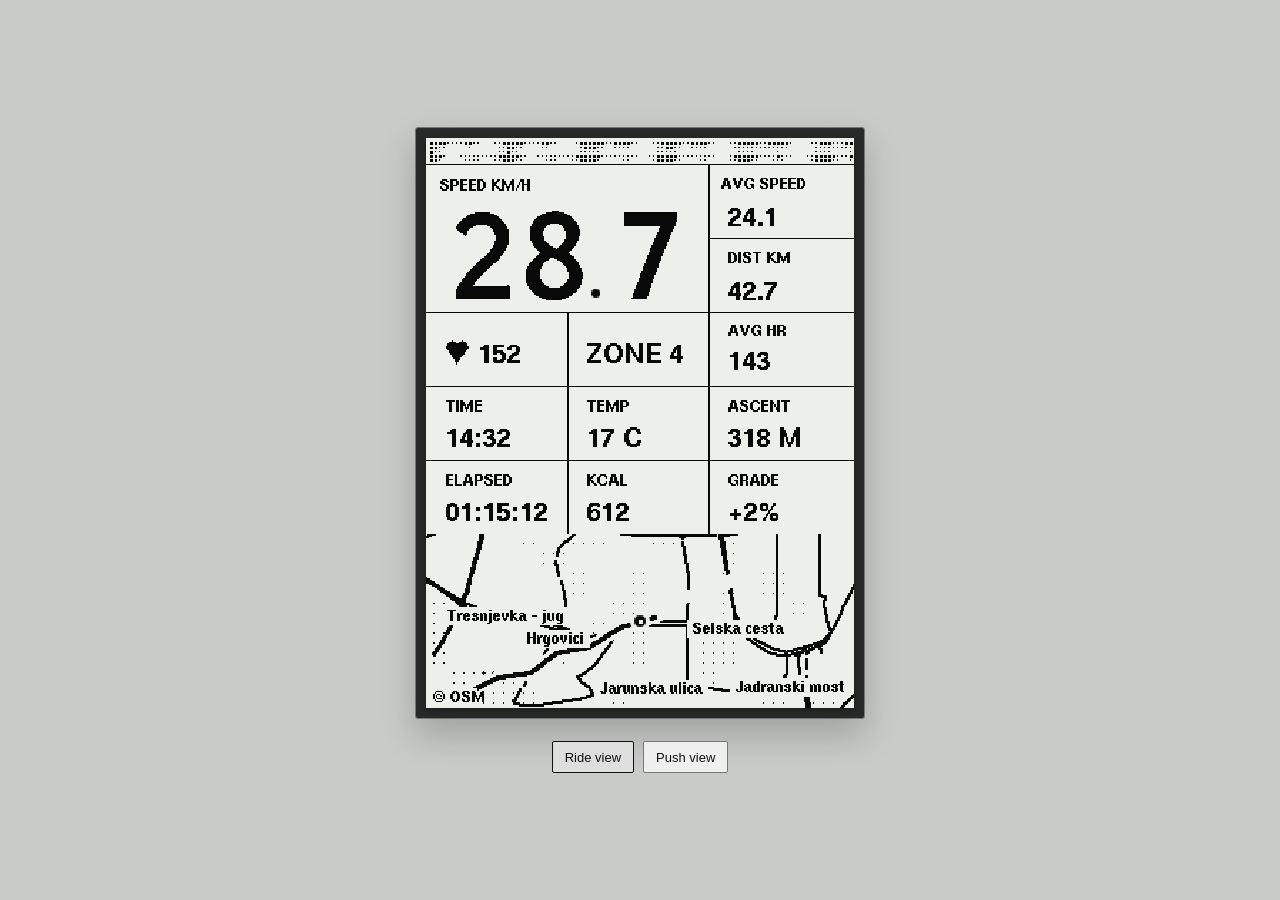
==== web-demo/index.html @ d54f8ec8 "Initial OpenRideMirror source release" ====
<!doctype html>
<html lang="en">
  <head>
    <meta charset="UTF-8" />
    <meta name="viewport" content="width=device-width, initial-scale=1" />
    <meta name="description" content="Browser recreation of the OpenRideMirror reflective LCD interface." />
    <title>OpenRideMirror interface demo</title>
    <link rel="stylesheet" href="styles.css" />
  </head>
  <body>
    <main class="stage">
      <div class="device">
        <canvas id="dashboard" width="300" height="400" aria-label="OpenRideMirror dashboard with sample ride data"></canvas>
      </div>
      <div class="controls" aria-label="Interface states">
        <button id="ride-view" type="button" aria-pressed="true">Ride view</button>
        <button id="push-view" type="button" aria-pressed="false">Push view</button>
      </div>
    </main>
    <script src="font-data.js"></script>
    <script src="map-data.js"></script>
    <script src="app.js"></script>
  </body>
</html>
---- web-demo/styles.css ----
:root {
  color-scheme: light;
  font-family: Arial, Helvetica, sans-serif;
  background: #c9cbc8;
}

* { box-sizing: border-box; }

body {
  min-width: 320px;
  min-height: 100vh;
  margin: 0;
  display: grid;
  place-items: center;
  background: #c9cbc8;
}

.stage {
  display: grid;
  justify-items: center;
  gap: 22px;
  padding: 30px 18px;
}

.device {
  width: min(88vw, 450px);
  padding: 10px;
  border: 1px solid #747774;
  border-radius: 3px;
  background: #282a29;
  box-shadow: 0 16px 34px rgb(20 22 21 / 22%);
}

#dashboard {
  display: block;
  width: 100%;
  height: auto;
  aspect-ratio: 3 / 4;
  background: #edf0ea;
  box-shadow: 0 3px 8px rgb(0 0 0 / 28%);
  image-rendering: pixelated;
  image-rendering: crisp-edges;
}

.controls {
  display: flex;
  align-items: center;
  justify-content: center;
  flex-wrap: wrap;
  gap: 9px;
}

.controls button {
  min-height: 32px;
  padding: 0 12px;
  border: 1px solid #777;
  border-radius: 2px;
  color: #111;
  background: #efefef;
  font: 13px Arial, Helvetica, sans-serif;
  cursor: pointer;
}

.controls button:hover { background: #fff; }
.controls button:active { background: #d7d7d7; }
.controls button[aria-pressed="true"] { border-color: #111; background: #dedede; }
.controls button:focus-visible { outline: 2px solid #222; outline-offset: 2px; }

@media (max-height: 650px) and (orientation: landscape) {
  .stage { grid-template-columns: auto 150px; align-items: center; }
  .device { width: min(52vh, 360px); }
  .controls { flex-direction: column; align-items: stretch; }
}
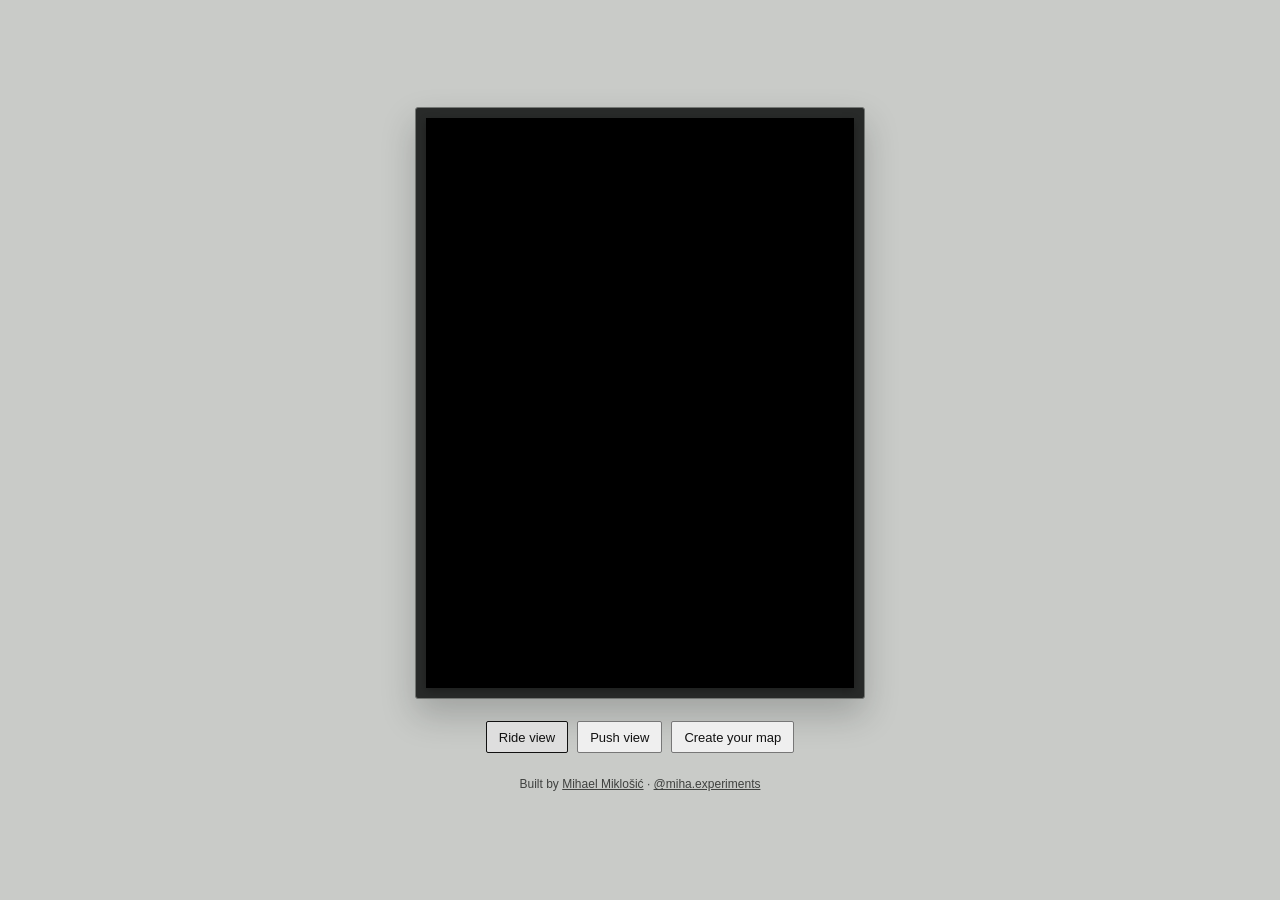
==== commit 9146e2a1: "Add browser map builder and simple setup flow" ====
--- a/web-demo/index.html
+++ b/web-demo/index.html
@@ -15,7 +15,12 @@
       <div class="controls" aria-label="Interface states">
         <button id="ride-view" type="button" aria-pressed="true">Ride view</button>
         <button id="push-view" type="button" aria-pressed="false">Push view</button>
+        <a class="button-link" href="map-builder.html">Create your map</a>
       </div>
+      <footer class="credit">
+        Built by <a href="https://mihaelmiklosic.com">Mihael Miklošić</a>
+        · <a href="https://www.instagram.com/miha.experiments/">@miha.experiments</a>
+      </footer>
     </main>
     <script src="font-data.js"></script>
     <script src="map-data.js"></script>
--- a/web-demo/styles.css
+++ b/web-demo/styles.css
@@ -50,7 +50,8 @@
   gap: 9px;
 }
 
-.controls button {
+.controls button,
+.button-link {
   min-height: 32px;
   padding: 0 12px;
   border: 1px solid #777;
@@ -61,10 +62,28 @@
   cursor: pointer;
 }
 
-.controls button:hover { background: #fff; }
-.controls button:active { background: #d7d7d7; }
+.button-link {
+  display: inline-flex;
+  align-items: center;
+  text-decoration: none;
+}
+
+.controls button:hover,
+.button-link:hover { background: #fff; }
+.controls button:active,
+.button-link:active { background: #d7d7d7; }
 .controls button[aria-pressed="true"] { border-color: #111; background: #dedede; }
-.controls button:focus-visible { outline: 2px solid #222; outline-offset: 2px; }
+.controls button:focus-visible,
+.button-link:focus-visible { outline: 2px solid #222; outline-offset: 2px; }
+
+.credit {
+  color: #3f413f;
+  font-size: 12px;
+  line-height: 1.5;
+  text-align: center;
+}
+
+.credit a { color: inherit; }
 
 @media (max-height: 650px) and (orientation: landscape) {
   .stage { grid-template-columns: auto 150px; align-items: center; }
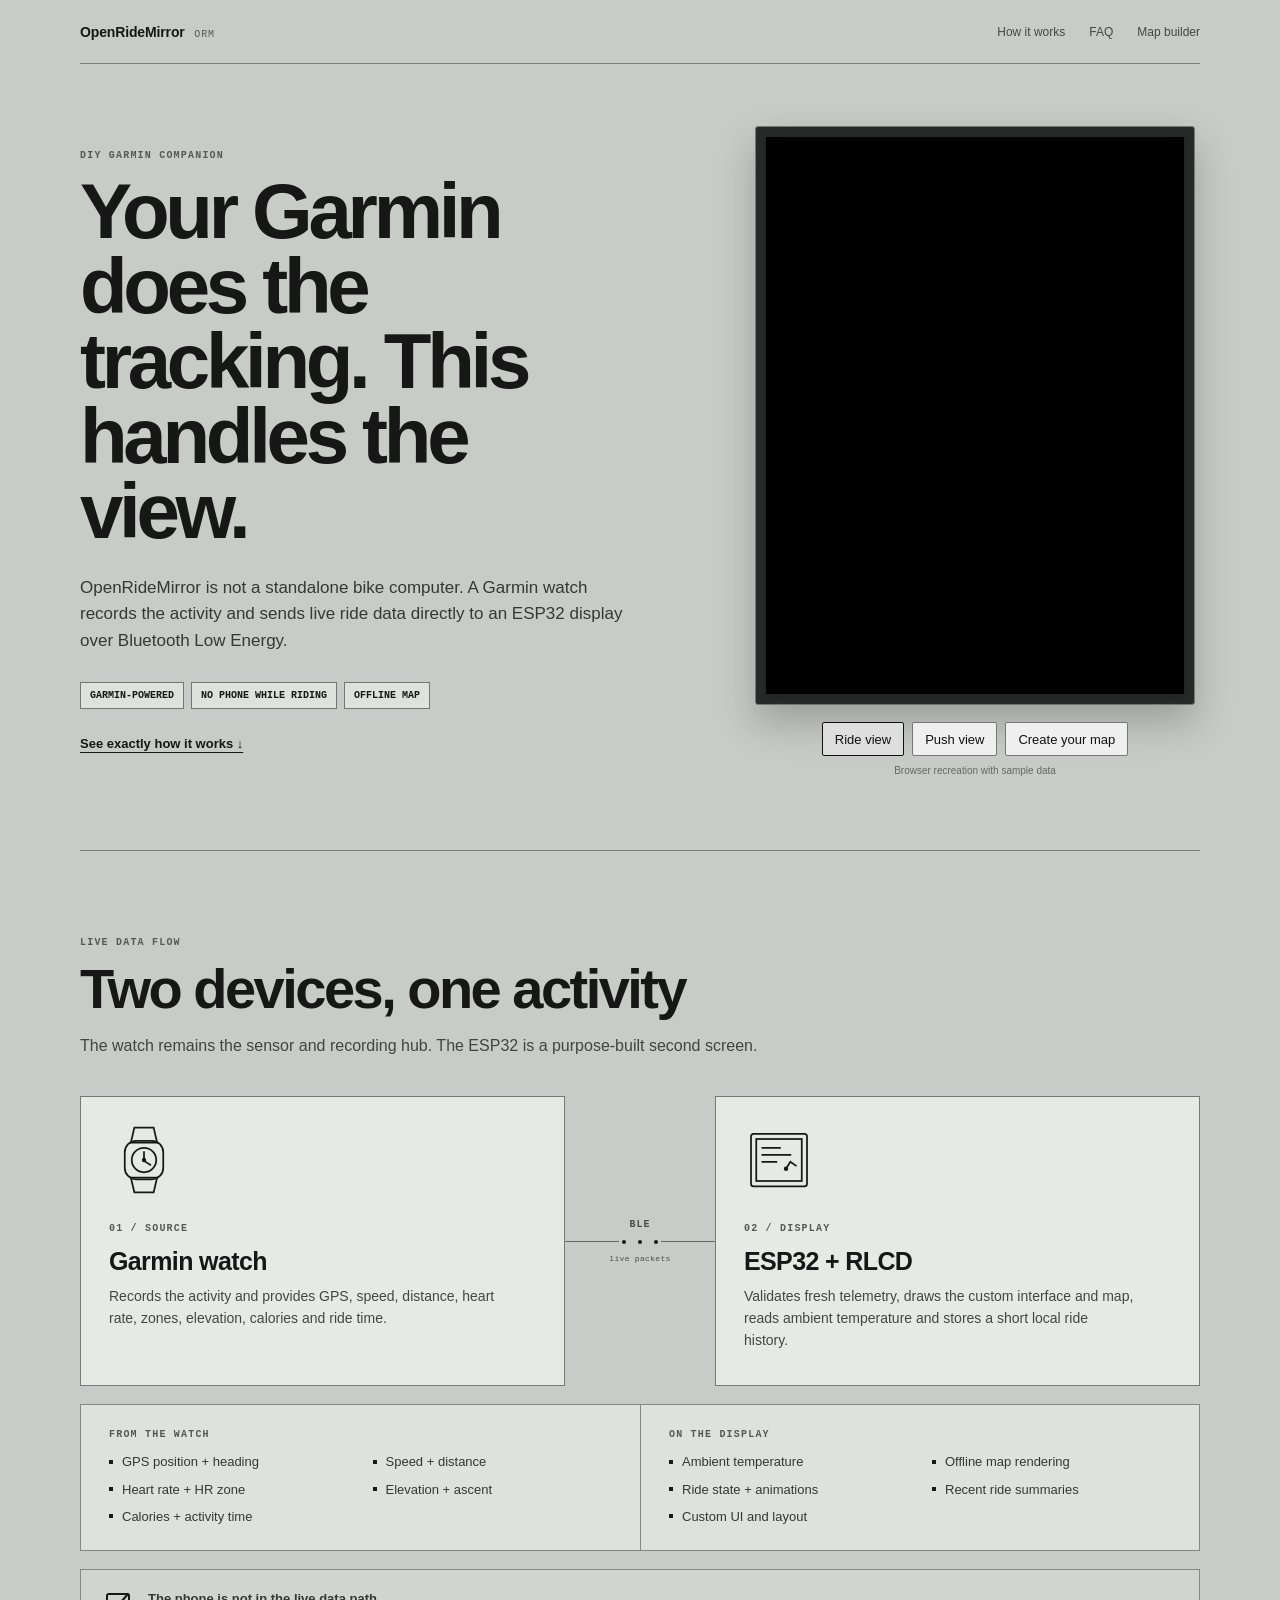
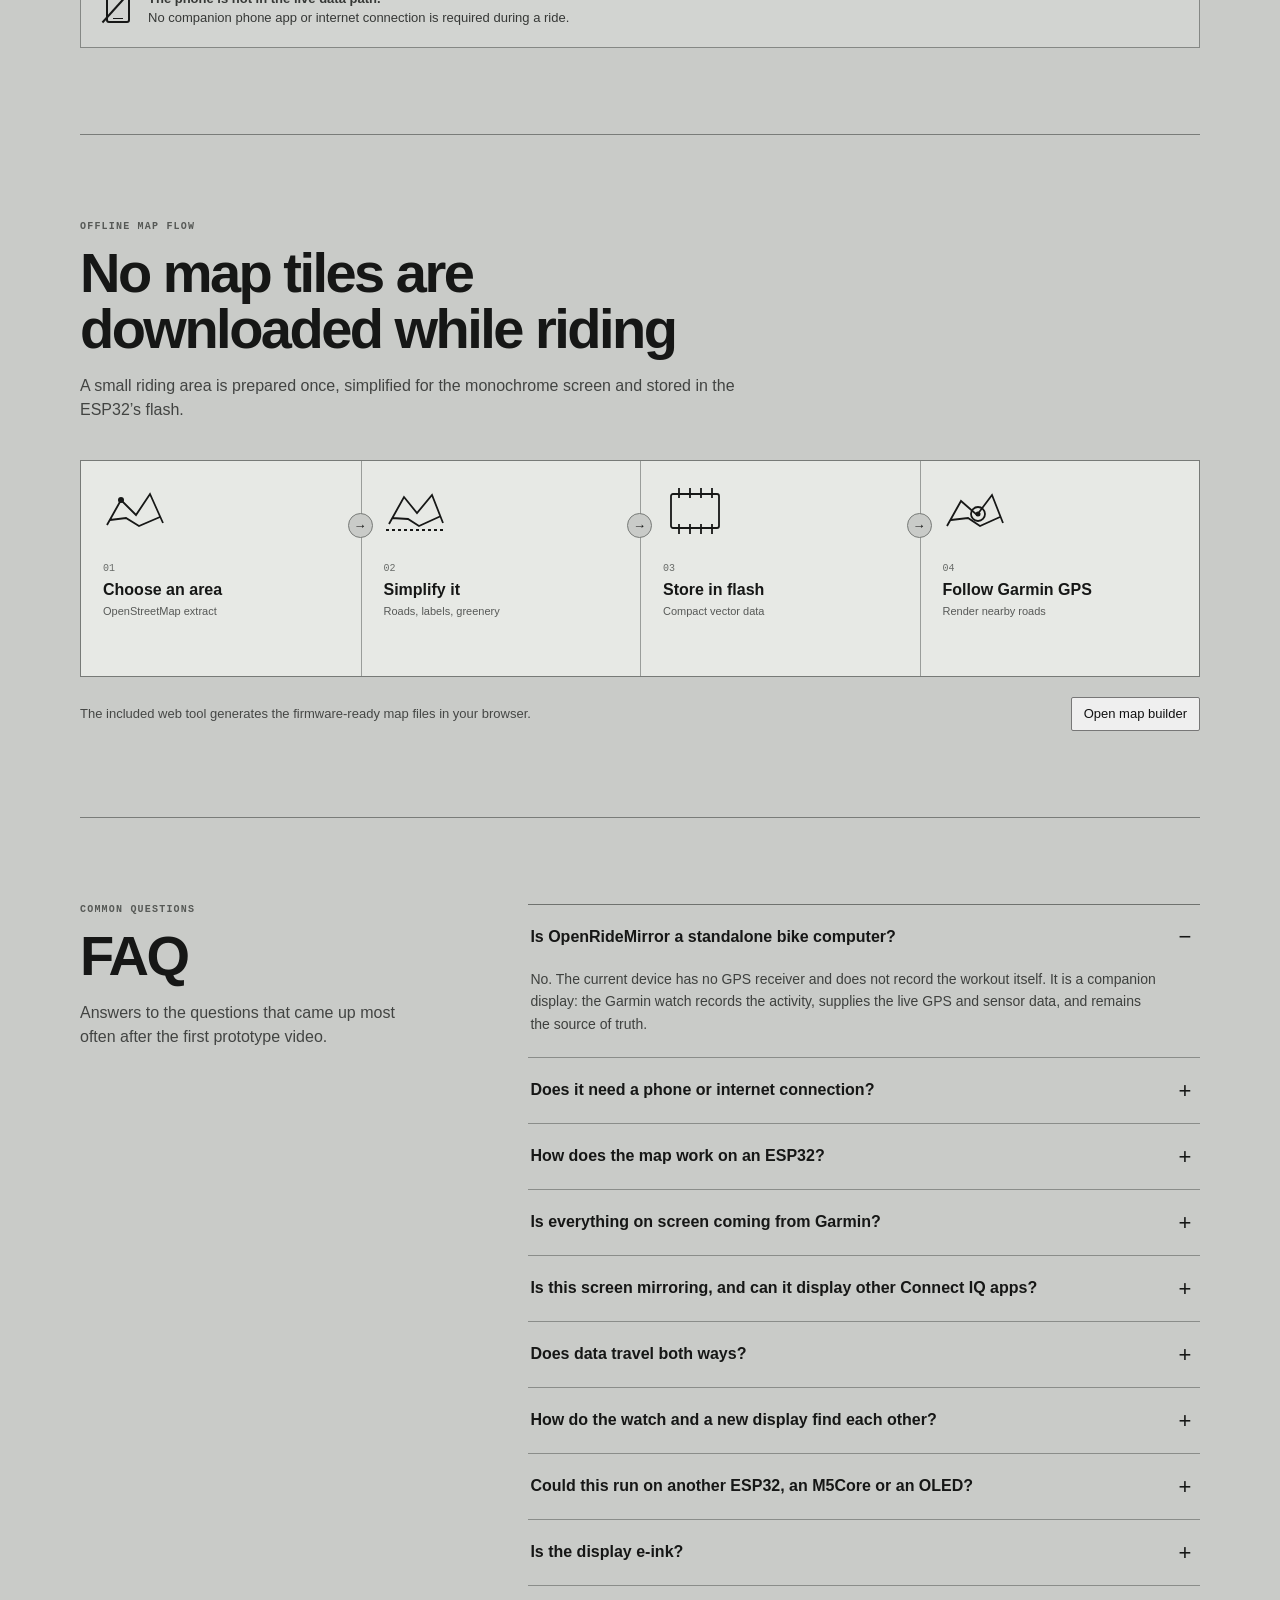
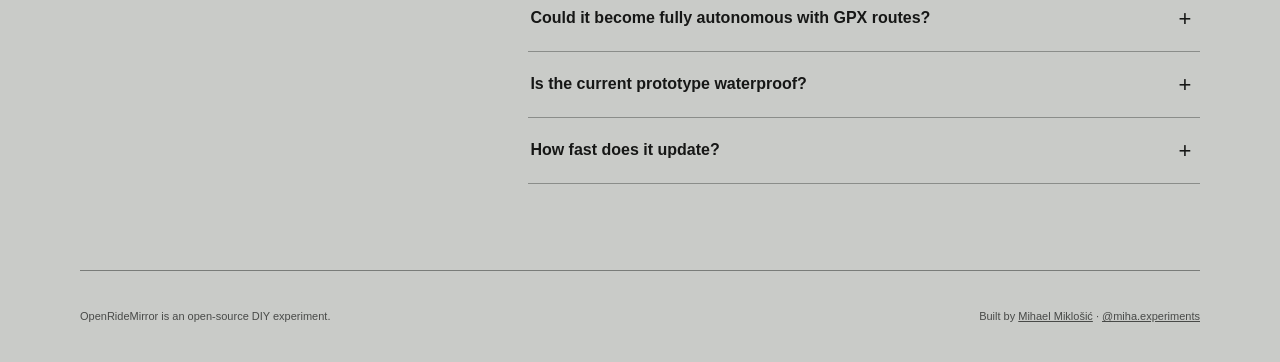
==== commit 5571e505: "Explain Garmin data flow and add project FAQ" ====
--- a/web-demo/index.html
+++ b/web-demo/index.html
@@ -3,23 +3,209 @@
   <head>
     <meta charset="UTF-8" />
     <meta name="viewport" content="width=device-width, initial-scale=1" />
-    <meta name="description" content="Browser recreation of the OpenRideMirror reflective LCD interface." />
-    <title>OpenRideMirror interface demo</title>
+    <meta name="description" content="OpenRideMirror is a Garmin-powered cycling companion display built with an ESP32-S3 and reflective LCD." />
+    <title>OpenRideMirror — Garmin cycling companion display</title>
     <link rel="stylesheet" href="styles.css" />
   </head>
   <body>
-    <main class="stage">
-      <div class="device">
-        <canvas id="dashboard" width="300" height="400" aria-label="OpenRideMirror dashboard with sample ride data"></canvas>
-      </div>
-      <div class="controls" aria-label="Interface states">
-        <button id="ride-view" type="button" aria-pressed="true">Ride view</button>
-        <button id="push-view" type="button" aria-pressed="false">Push view</button>
-        <a class="button-link" href="map-builder.html">Create your map</a>
-      </div>
+    <main class="site-shell">
+      <header class="site-nav">
+        <a class="brand" href="#top">OpenRideMirror <span>ORM</span></a>
+        <nav aria-label="Page navigation">
+          <a href="#how-it-works">How it works</a>
+          <a href="#faq">FAQ</a>
+          <a href="map-builder.html">Map builder</a>
+        </nav>
+      </header>
+
+      <section class="hero" id="top">
+        <div class="hero-copy">
+          <p class="eyebrow">DIY GARMIN COMPANION</p>
+          <h1>Your Garmin does the tracking. This handles the view.</h1>
+          <p class="lede">OpenRideMirror is not a standalone bike computer. A Garmin watch records the activity and sends live ride data directly to an ESP32 display over Bluetooth Low Energy.</p>
+          <div class="fact-row" aria-label="Key project facts">
+            <span>GARMIN-POWERED</span>
+            <span>NO PHONE WHILE RIDING</span>
+            <span>OFFLINE MAP</span>
+          </div>
+          <a class="text-link" href="#how-it-works">See exactly how it works ↓</a>
+        </div>
+
+        <div class="demo-stack">
+          <div class="device">
+            <canvas id="dashboard" width="300" height="400" aria-label="OpenRideMirror dashboard with sample ride data"></canvas>
+          </div>
+          <div class="controls" aria-label="Interface states">
+            <button id="ride-view" type="button" aria-pressed="true">Ride view</button>
+            <button id="push-view" type="button" aria-pressed="false">Push view</button>
+            <a class="button-link" href="map-builder.html">Create your map</a>
+          </div>
+          <p class="demo-note">Browser recreation with sample data</p>
+        </div>
+      </section>
+
+      <section class="content-section" id="how-it-works">
+        <div class="section-heading">
+          <p class="eyebrow">LIVE DATA FLOW</p>
+          <h2>Two devices, one activity</h2>
+          <p>The watch remains the sensor and recording hub. The ESP32 is a purpose-built second screen.</p>
+        </div>
+
+        <div class="flow-diagram" aria-label="Garmin watch sends activity data over Bluetooth to the ESP32 display">
+          <article class="flow-card">
+            <svg class="flow-icon" viewBox="0 0 80 80" aria-hidden="true">
+              <path d="M29 3h22l4 17H25L29 3Zm-4 57h30l-4 17H29l-4-17Z" />
+              <rect x="18" y="18" width="44" height="44" rx="13" />
+              <circle cx="40" cy="40" r="14" />
+              <path d="M40 30v11l8 5" />
+              <circle class="solid" cx="40" cy="40" r="2.5" />
+            </svg>
+            <p class="step">01 / SOURCE</p>
+            <h3>Garmin watch</h3>
+            <p>Records the activity and provides GPS, speed, distance, heart rate, zones, elevation, calories and ride time.</p>
+          </article>
+
+          <div class="flow-connector" aria-hidden="true">
+            <span>BLE</span>
+            <div class="signal-line"><i></i><i></i><i></i></div>
+            <small>live packets</small>
+          </div>
+
+          <article class="flow-card">
+            <svg class="flow-icon" viewBox="0 0 80 80" aria-hidden="true">
+              <rect x="8" y="10" width="64" height="60" rx="3" />
+              <rect x="14" y="16" width="52" height="48" />
+              <path d="M20 26h22M20 34h34M20 42h18M48 50l5-8 7 5" />
+              <circle class="solid" cx="48" cy="50" r="2.5" />
+            </svg>
+            <p class="step">02 / DISPLAY</p>
+            <h3>ESP32 + RLCD</h3>
+            <p>Validates fresh telemetry, draws the custom interface and map, reads ambient temperature and stores a short local ride history.</p>
+          </article>
+        </div>
+
+        <div class="ownership-grid">
+          <article>
+            <p class="step">FROM THE WATCH</p>
+            <ul>
+              <li>GPS position + heading</li>
+              <li>Speed + distance</li>
+              <li>Heart rate + HR zone</li>
+              <li>Elevation + ascent</li>
+              <li>Calories + activity time</li>
+            </ul>
+          </article>
+          <article>
+            <p class="step">ON THE DISPLAY</p>
+            <ul>
+              <li>Ambient temperature</li>
+              <li>Offline map rendering</li>
+              <li>Ride state + animations</li>
+              <li>Recent ride summaries</li>
+              <li>Custom UI and layout</li>
+            </ul>
+          </article>
+        </div>
+
+        <div class="phone-note">
+          <span class="phone-cross" aria-hidden="true"><i></i></span>
+          <div><strong>The phone is not in the live data path.</strong><br />No companion phone app or internet connection is required during a ride.</div>
+        </div>
+      </section>
+
+      <section class="content-section map-explainer">
+        <div class="section-heading">
+          <p class="eyebrow">OFFLINE MAP FLOW</p>
+          <h2>No map tiles are downloaded while riding</h2>
+          <p>A small riding area is prepared once, simplified for the monochrome screen and stored in the ESP32’s flash.</p>
+        </div>
+
+        <div class="map-pipeline" aria-label="OpenStreetMap data is simplified, stored in ESP32 flash and positioned using Garmin GPS">
+          <article>
+            <svg viewBox="0 0 64 48" aria-hidden="true"><path d="M4 38 18 13l15 15L47 7l13 29M7 33l16-2 13 8 21-9" /><circle class="solid" cx="18" cy="13" r="3" /></svg>
+            <span>01</span><strong>Choose an area</strong><small>OpenStreetMap extract</small>
+          </article>
+          <article>
+            <svg viewBox="0 0 64 48" aria-hidden="true"><path d="M5 37 20 10l13 16L48 8l11 28M8 31l16 1 11 7 22-10" /><path class="dashed" d="M2 43h60" /></svg>
+            <span>02</span><strong>Simplify it</strong><small>Roads, labels, greenery</small>
+          </article>
+          <article>
+            <svg viewBox="0 0 64 48" aria-hidden="true"><rect x="8" y="7" width="48" height="34" rx="2" /><path d="M16 1v10M27 1v10M38 1v10M49 1v10M16 37v10M27 37v10M38 37v10M49 37v10" /></svg>
+            <span>03</span><strong>Store in flash</strong><small>Compact vector data</small>
+          </article>
+          <article>
+            <svg viewBox="0 0 64 48" aria-hidden="true"><path d="M4 39 18 14l16 14L49 8l11 28M8 33l17-2 12 8 20-9" /><circle cx="35" cy="27" r="7" /><circle class="solid" cx="35" cy="27" r="2.5" /></svg>
+            <span>04</span><strong>Follow Garmin GPS</strong><small>Render nearby roads</small>
+          </article>
+        </div>
+        <div class="map-action">
+          <p>The included web tool generates the firmware-ready map files in your browser.</p>
+          <a class="button-link" href="map-builder.html">Open map builder</a>
+        </div>
+      </section>
+
+      <section class="content-section faq-section" id="faq">
+        <div class="section-heading">
+          <p class="eyebrow">COMMON QUESTIONS</p>
+          <h2>FAQ</h2>
+          <p>Answers to the questions that came up most often after the first prototype video.</p>
+        </div>
+
+        <div class="faq-list">
+          <details open>
+            <summary>Is OpenRideMirror a standalone bike computer?</summary>
+            <p>No. The current device has no GPS receiver and does not record the workout itself. It is a companion display: the Garmin watch records the activity, supplies the live GPS and sensor data, and remains the source of truth.</p>
+          </details>
+          <details>
+            <summary>Does it need a phone or internet connection?</summary>
+            <p>Not while riding. The Garmin watch connects directly to the ESP32 over Bluetooth Low Energy. The phone is not in the data path, and the map is stored locally. Internet is used only beforehand when generating a new OpenStreetMap extract.</p>
+          </details>
+          <details>
+            <summary>How does the map work on an ESP32?</summary>
+            <p>A selected OpenStreetMap area is preprocessed into simplified roads, street labels and a coarse greenery mask. That compact vector data is compiled into ESP32 flash. Garmin sends the current coordinates and heading; the ESP32 renders the surrounding map and the ridden track locally. It does not stream online map tiles.</p>
+          </details>
+          <details>
+            <summary>Is everything on screen coming from Garmin?</summary>
+            <p>Almost. Garmin supplies the activity type and state, GPS, speed, distance, heart rate and zone, average statistics, elevation, ascent, calories and time. Ambient temperature comes from the SHTC3 sensor on the Waveshare board. The ESP32 also calculates display states and draws the interface.</p>
+          </details>
+          <details>
+            <summary>Is this screen mirroring, and can it display other Connect IQ apps?</summary>
+            <p>No. A custom Connect IQ data field reads the activity values Garmin makes available and sends compact ORM packets. The ESP32 runs its own firmware and renders its own UI. It does not mirror the watch screen or execute arbitrary Garmin apps.</p>
+          </details>
+          <details>
+            <summary>Does data travel both ways?</summary>
+            <p>The current application-level data flow is one way: Garmin → display. Garmin acts as the BLE central and writes fresh telemetry to the ESP32’s GATT service. The ESP32 does not upload workouts to Garmin or Strava. Turning it into a sensor or workout recorder would be a separate feature and hardware project.</p>
+          </details>
+          <details>
+            <summary>How do the watch and a new display find each other?</summary>
+            <p>There is no hardcoded Bluetooth MAC address. The ESP32 advertises the name <code>ORM</code> and a project-specific service UUID; the Garmin field scans for that identity and connects. A replacement compatible board can therefore work without entering its address manually.</p>
+          </details>
+          <details>
+            <summary>Could this run on another ESP32, an M5Core or an OLED?</summary>
+            <p>The BLE protocol and application logic are portable, but the included firmware targets the exact Waveshare ESP32-S3-RLCD-4.2. Another board needs a display driver, pin definition and layout adapter. So an OLED or M5Core version is possible, but it is a port rather than a plug-and-play build.</p>
+          </details>
+          <details>
+            <summary>Is the display e-ink?</summary>
+            <p>No. It is a 4.2-inch monochrome reflective LCD (RLCD) using an ST7305 controller. Like e-paper it is easy to read in daylight, but it refreshes quickly enough for live data and animation. A MIP version has not been tested.</p>
+          </details>
+          <details>
+            <summary>Could it become fully autonomous with GPX routes?</summary>
+            <p>Technically yes, but that would be a different architecture. It would need its own GPS, route navigation, activity storage and sensor integration. OpenRideMirror intentionally reuses the Garmin already on the rider’s wrist instead of duplicating that hardware.</p>
+          </details>
+          <details>
+            <summary>Is the current prototype waterproof?</summary>
+            <p>No. The development board and temporary mount are not weatherproof. A proper 3D-printed enclosure, sealing and bike mounting system are the next hardware steps.</p>
+          </details>
+          <details>
+            <summary>How fast does it update?</summary>
+            <p>The prototype generally feels live, with roughly one to two seconds of observed delay. It is designed to discard stale telemetry rather than build a queue, but latency has not yet been formally benchmarked and depends partly on Garmin’s data-field scheduling.</p>
+          </details>
+        </div>
+      </section>
+
       <footer class="credit">
-        Built by <a href="https://mihaelmiklosic.com">Mihael Miklošić</a>
-        · <a href="https://www.instagram.com/miha.experiments/">@miha.experiments</a>
+        <span>OpenRideMirror is an open-source DIY experiment.</span>
+        <span>Built by <a href="https://mihaelmiklosic.com">Mihael Miklošić</a> · <a href="https://www.instagram.com/miha.experiments/">@miha.experiments</a></span>
       </footer>
     </main>
     <script src="font-data.js"></script>
--- a/web-demo/styles.css
+++ b/web-demo/styles.css
@@ -1,92 +1,153 @@
 :root {
   color-scheme: light;
   font-family: Arial, Helvetica, sans-serif;
+  color: #161716;
   background: #c9cbc8;
 }
 
 * { box-sizing: border-box; }
+html { scroll-behavior: smooth; }
+body { min-width: 320px; min-height: 100vh; margin: 0; background: #c9cbc8; }
+a { color: inherit; }
+.site-shell { width: min(1120px, calc(100% - 36px)); margin: 0 auto; }
 
-body {
-  min-width: 320px;
-  min-height: 100vh;
-  margin: 0;
-  display: grid;
-  place-items: center;
-  background: #c9cbc8;
+.site-nav {
+  min-height: 64px;
+  display: flex;
+  align-items: center;
+  justify-content: space-between;
+  gap: 24px;
+  border-bottom: 1px solid #797c79;
 }
 
-.stage {
+.brand { font-size: 14px; font-weight: 800; letter-spacing: -.01em; text-decoration: none; }
+.brand span { margin-left: 6px; color: #555855; font: 10px ui-monospace, SFMono-Regular, Menlo, monospace; letter-spacing: .08em; }
+.site-nav nav { display: flex; gap: 24px; }
+.site-nav nav a { color: #454745; font-size: 12px; text-decoration: none; }
+.site-nav nav a:hover { color: #000; text-decoration: underline; text-underline-offset: 4px; }
+
+.hero {
+  min-height: 670px;
   display: grid;
-  justify-items: center;
-  gap: 22px;
-  padding: 30px 18px;
+  grid-template-columns: minmax(0, 1fr) minmax(340px, 450px);
+  align-items: center;
+  gap: clamp(48px, 8vw, 110px);
+  padding: 62px 0 74px;
 }
 
-.device {
-  width: min(88vw, 450px);
-  padding: 10px;
-  border: 1px solid #747774;
-  border-radius: 3px;
-  background: #282a29;
-  box-shadow: 0 16px 34px rgb(20 22 21 / 22%);
+.eyebrow, .step { margin: 0 0 12px; color: #565956; font: 700 10px/1.2 ui-monospace, SFMono-Regular, Menlo, monospace; letter-spacing: .12em; }
+.hero h1 { max-width: 650px; margin: 0; font-size: clamp(46px, 6.4vw, 78px); line-height: .96; letter-spacing: -.055em; }
+.lede { max-width: 620px; margin: 26px 0 0; color: #363836; font-size: 17px; line-height: 1.55; }
+.fact-row { display: flex; flex-wrap: wrap; gap: 7px; margin-top: 28px; }
+.fact-row span { padding: 7px 9px; border: 1px solid #747774; background: #dfe1dd; font: 700 10px ui-monospace, SFMono-Regular, Menlo, monospace; }
+.text-link { display: inline-block; margin-top: 27px; font-size: 13px; font-weight: 700; text-underline-offset: 4px; }
+
+.demo-stack { display: grid; justify-items: center; gap: 17px; }
+.device { width: min(100%, 440px); padding: 10px; border: 1px solid #747774; border-radius: 3px; background: #282a29; box-shadow: 0 18px 38px rgb(20 22 21 / 24%); }
+#dashboard { display: block; width: 100%; height: auto; aspect-ratio: 3 / 4; background: #edf0ea; box-shadow: 0 3px 8px rgb(0 0 0 / 28%); image-rendering: pixelated; image-rendering: crisp-edges; }
+
+.controls { display: flex; align-items: center; justify-content: center; flex-wrap: wrap; gap: 8px; }
+.controls button, .button-link { min-height: 34px; padding: 0 12px; border: 1px solid #777; border-radius: 2px; color: #111; background: #efefef; font: 13px Arial, Helvetica, sans-serif; cursor: pointer; }
+.button-link { display: inline-flex; align-items: center; text-decoration: none; }
+.controls button:hover, .button-link:hover { background: #fff; }
+.controls button:active, .button-link:active { background: #d7d7d7; }
+.controls button[aria-pressed="true"] { border-color: #111; background: #dedede; }
+.controls button:focus-visible, .button-link:focus-visible, summary:focus-visible, a:focus-visible { outline: 2px solid #222; outline-offset: 2px; }
+.demo-note { margin: -8px 0 0; color: #656865; font-size: 10px; }
+
+.content-section { padding: 86px 0; border-top: 1px solid #797c79; }
+.section-heading { max-width: 690px; margin-bottom: 38px; }
+.section-heading h2 { margin: 0; font-size: clamp(34px, 4.8vw, 56px); line-height: 1; letter-spacing: -.045em; }
+.section-heading > p:last-child { margin: 17px 0 0; color: #424442; font-size: 16px; line-height: 1.5; }
+
+.flow-diagram { display: grid; grid-template-columns: 1fr 150px 1fr; align-items: stretch; }
+.flow-card { min-height: 290px; padding: 28px; border: 1px solid #777a77; background: #e7e9e5; }
+.flow-icon { width: 70px; height: 70px; margin-bottom: 24px; fill: none; stroke: #171817; stroke-width: 2; vector-effect: non-scaling-stroke; }
+.flow-icon .solid, .map-pipeline .solid { fill: #171817; stroke: none; }
+.flow-card h3 { margin: 0 0 10px; font-size: 25px; letter-spacing: -.025em; }
+.flow-card > p:last-child { max-width: 390px; margin: 0; color: #444644; font-size: 14px; line-height: 1.55; }
+
+.flow-connector { display: grid; grid-template-rows: 1fr auto auto auto 1fr; place-items: center; color: #4a4c4a; font: 700 10px ui-monospace, SFMono-Regular, Menlo, monospace; letter-spacing: .1em; }
+.flow-connector > span { grid-row: 2; }
+.signal-line { grid-row: 3; position: relative; width: 100%; height: 24px; display: flex; align-items: center; justify-content: center; gap: 12px; }
+.signal-line::before, .signal-line::after { content: ""; position: absolute; top: 11px; width: 36%; border-top: 1px solid #656865; }
+.signal-line::before { left: 0; }
+.signal-line::after { right: 0; }
+.signal-line i { width: 4px; height: 4px; border-radius: 50%; background: #181918; }
+.flow-connector small { grid-row: 4; font-size: 8px; font-weight: 400; letter-spacing: .04em; }
+
+.ownership-grid { display: grid; grid-template-columns: 1fr 1fr; margin-top: 18px; border: 1px solid #858885; }
+.ownership-grid article { padding: 24px 28px; background: #dfe1dd; }
+.ownership-grid article + article { border-left: 1px solid #858885; }
+.ownership-grid ul { display: grid; grid-template-columns: 1fr 1fr; gap: 9px 24px; margin: 0; padding: 0; list-style: none; }
+.ownership-grid li { position: relative; padding-left: 13px; color: #353735; font-size: 13px; line-height: 1.4; }
+.ownership-grid li::before { content: ""; position: absolute; left: 0; top: .5em; width: 4px; height: 4px; background: #171817; }
+
+.phone-note { display: flex; align-items: center; gap: 18px; margin-top: 18px; padding: 19px 22px; border: 1px solid #858885; color: #363836; background: #d2d4d1; font-size: 13px; line-height: 1.5; }
+.phone-cross { position: relative; flex: 0 0 24px; width: 18px; height: 30px; margin-left: 3px; border: 2px solid #171817; border-radius: 3px; }
+.phone-cross::before { content: ""; position: absolute; left: 5px; right: 5px; bottom: 2px; border-top: 1px solid #171817; }
+.phone-cross i { position: absolute; width: 39px; top: 12px; left: -12px; border-top: 2px solid #171817; transform: rotate(-48deg); }
+
+.map-pipeline { display: grid; grid-template-columns: repeat(4, 1fr); border: 1px solid #777a77; background: #e7e9e5; }
+.map-pipeline article { position: relative; min-height: 215px; padding: 26px 22px; display: flex; flex-direction: column; }
+.map-pipeline article + article { border-left: 1px solid #9a9d9a; }
+.map-pipeline article:not(:last-child)::after { content: "→"; position: absolute; right: -12px; top: 52px; z-index: 2; width: 23px; height: 23px; display: grid; place-items: center; border: 1px solid #777a77; border-radius: 50%; background: #c9cbc8; font-size: 13px; }
+.map-pipeline svg { width: 64px; height: 48px; margin-bottom: 28px; fill: none; stroke: #171817; stroke-width: 1.8; }
+.map-pipeline .dashed { stroke-dasharray: 3 3; }
+.map-pipeline span { color: #696c69; font: 10px ui-monospace, SFMono-Regular, Menlo, monospace; }
+.map-pipeline strong { margin-top: 7px; font-size: 16px; }
+.map-pipeline small { margin-top: 5px; color: #575957; font-size: 11px; line-height: 1.4; }
+.map-action { display: flex; align-items: center; justify-content: space-between; gap: 20px; padding-top: 20px; }
+.map-action p { margin: 0; color: #454745; font-size: 13px; }
+
+.faq-section { display: grid; grid-template-columns: minmax(230px, .68fr) minmax(0, 1.32fr); gap: clamp(45px, 8vw, 110px); align-items: start; }
+.faq-section .section-heading { position: sticky; top: 25px; margin-bottom: 0; }
+.faq-list { border-top: 1px solid #6f726f; }
+.faq-list details { border-bottom: 1px solid #8a8d8a; }
+.faq-list summary { min-height: 65px; display: flex; align-items: center; justify-content: space-between; gap: 20px; padding: 16px 2px; font-size: 16px; font-weight: 700; line-height: 1.3; cursor: pointer; list-style: none; }
+.faq-list summary::-webkit-details-marker { display: none; }
+.faq-list summary::after { content: "+"; flex: 0 0 26px; font: 22px/1 Arial, Helvetica, sans-serif; text-align: center; }
+.faq-list details[open] summary::after { content: "−"; }
+.faq-list details p { max-width: 690px; margin: -2px 38px 22px 2px; color: #3e403e; font-size: 14px; line-height: 1.6; }
+.faq-list code { padding: 1px 4px; border: 1px solid #aaa; background: #dfe1dd; font: 12px ui-monospace, SFMono-Regular, Menlo, monospace; }
+
+.credit { min-height: 92px; display: flex; align-items: center; justify-content: space-between; gap: 20px; border-top: 1px solid #797c79; color: #484a48; font-size: 11px; line-height: 1.5; }
+
+@media (max-width: 820px) {
+  .hero { grid-template-columns: 1fr; padding-top: 54px; }
+  .hero-copy { max-width: 680px; }
+  .demo-stack { width: min(100%, 460px); justify-self: center; }
+  .flow-diagram { grid-template-columns: 1fr; }
+  .flow-connector { height: 92px; grid-template-rows: auto auto auto; }
+  .flow-connector > span { grid-row: 1; align-self: end; }
+  .signal-line { grid-row: 2; width: 80px; transform: rotate(90deg); }
+  .flow-connector small { grid-row: 3; align-self: start; }
+  .map-pipeline { grid-template-columns: 1fr 1fr; }
+  .map-pipeline article:nth-child(3) { border-left: 0; border-top: 1px solid #9a9d9a; }
+  .map-pipeline article:nth-child(4) { border-top: 1px solid #9a9d9a; }
+  .map-pipeline article:nth-child(2)::after { content: "↓"; top: auto; right: calc(50% - 12px); bottom: -12px; }
+  .faq-section { grid-template-columns: 1fr; gap: 25px; }
+  .faq-section .section-heading { position: static; }
 }
 
-#dashboard {
-  display: block;
-  width: 100%;
-  height: auto;
-  aspect-ratio: 3 / 4;
-  background: #edf0ea;
-  box-shadow: 0 3px 8px rgb(0 0 0 / 28%);
-  image-rendering: pixelated;
-  image-rendering: crisp-edges;
+@media (max-width: 560px) {
+  .site-shell { width: min(100% - 22px, 470px); }
+  .site-nav { min-height: 56px; }
+  .site-nav nav { gap: 12px; }
+  .site-nav nav a:first-child { display: none; }
+  .hero { min-height: 0; gap: 48px; padding: 46px 0 58px; }
+  .hero h1 { font-size: clamp(43px, 14vw, 61px); }
+  .lede { font-size: 15px; }
+  .content-section { padding: 62px 0; }
+  .flow-card { min-height: 0; padding: 23px; }
+  .ownership-grid { grid-template-columns: 1fr; }
+  .ownership-grid article + article { border-left: 0; border-top: 1px solid #858885; }
+  .ownership-grid ul { grid-template-columns: 1fr; }
+  .map-pipeline { grid-template-columns: 1fr; }
+  .map-pipeline article { min-height: 165px; padding: 20px 22px; }
+  .map-pipeline svg { margin-bottom: 16px; }
+  .map-pipeline article + article { border-left: 0; border-top: 1px solid #9a9d9a; }
+  .map-pipeline article:not(:last-child)::after { content: "↓"; top: auto; right: calc(50% - 12px); bottom: -12px; }
+  .map-action, .credit { align-items: flex-start; flex-direction: column; }
+  .credit { justify-content: center; padding: 24px 0; }
 }
-
-.controls {
-  display: flex;
-  align-items: center;
-  justify-content: center;
-  flex-wrap: wrap;
-  gap: 9px;
-}
-
-.controls button,
-.button-link {
-  min-height: 32px;
-  padding: 0 12px;
-  border: 1px solid #777;
-  border-radius: 2px;
-  color: #111;
-  background: #efefef;
-  font: 13px Arial, Helvetica, sans-serif;
-  cursor: pointer;
-}
-
-.button-link {
-  display: inline-flex;
-  align-items: center;
-  text-decoration: none;
-}
-
-.controls button:hover,
-.button-link:hover { background: #fff; }
-.controls button:active,
-.button-link:active { background: #d7d7d7; }
-.controls button[aria-pressed="true"] { border-color: #111; background: #dedede; }
-.controls button:focus-visible,
-.button-link:focus-visible { outline: 2px solid #222; outline-offset: 2px; }
-
-.credit {
-  color: #3f413f;
-  font-size: 12px;
-  line-height: 1.5;
-  text-align: center;
-}
-
-.credit a { color: inherit; }
-
-@media (max-height: 650px) and (orientation: landscape) {
-  .stage { grid-template-columns: auto 150px; align-items: center; }
-  .device { width: min(52vh, 360px); }
-  .controls { flex-direction: column; align-items: stretch; }
-}
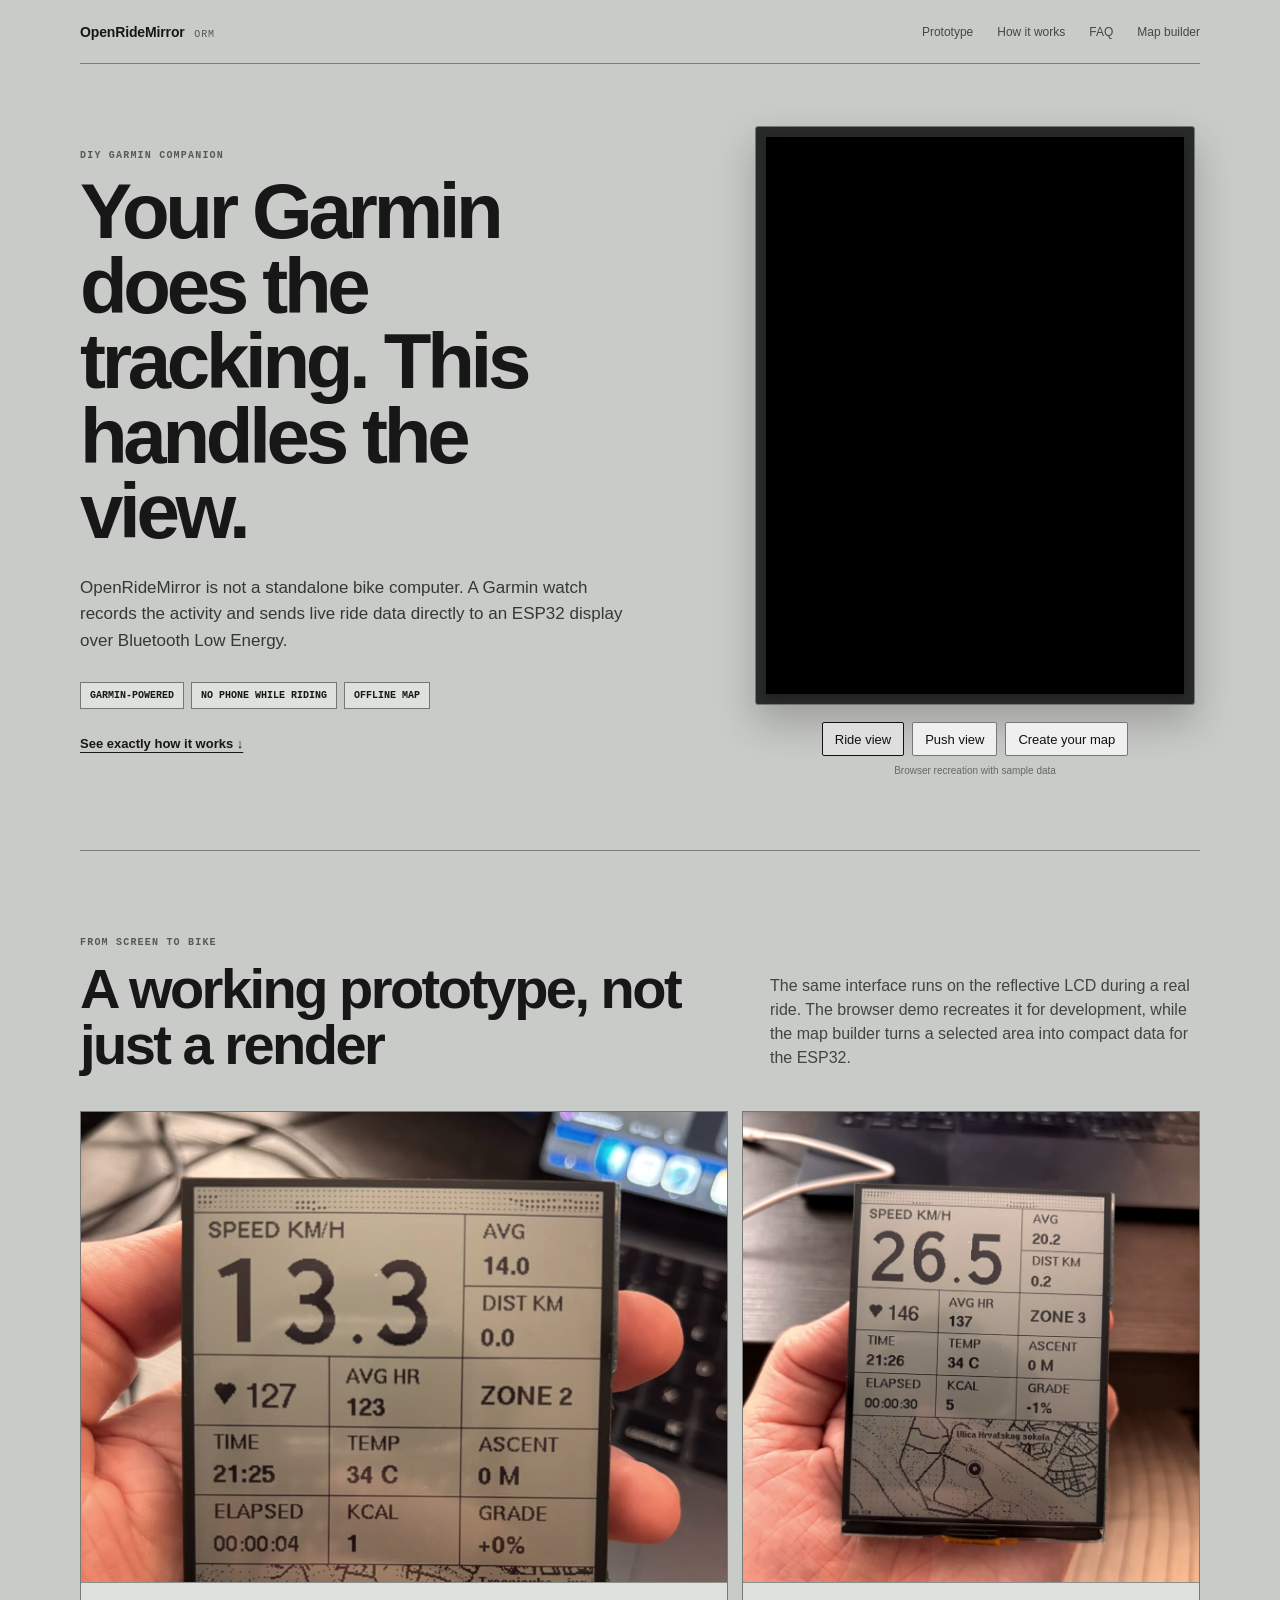
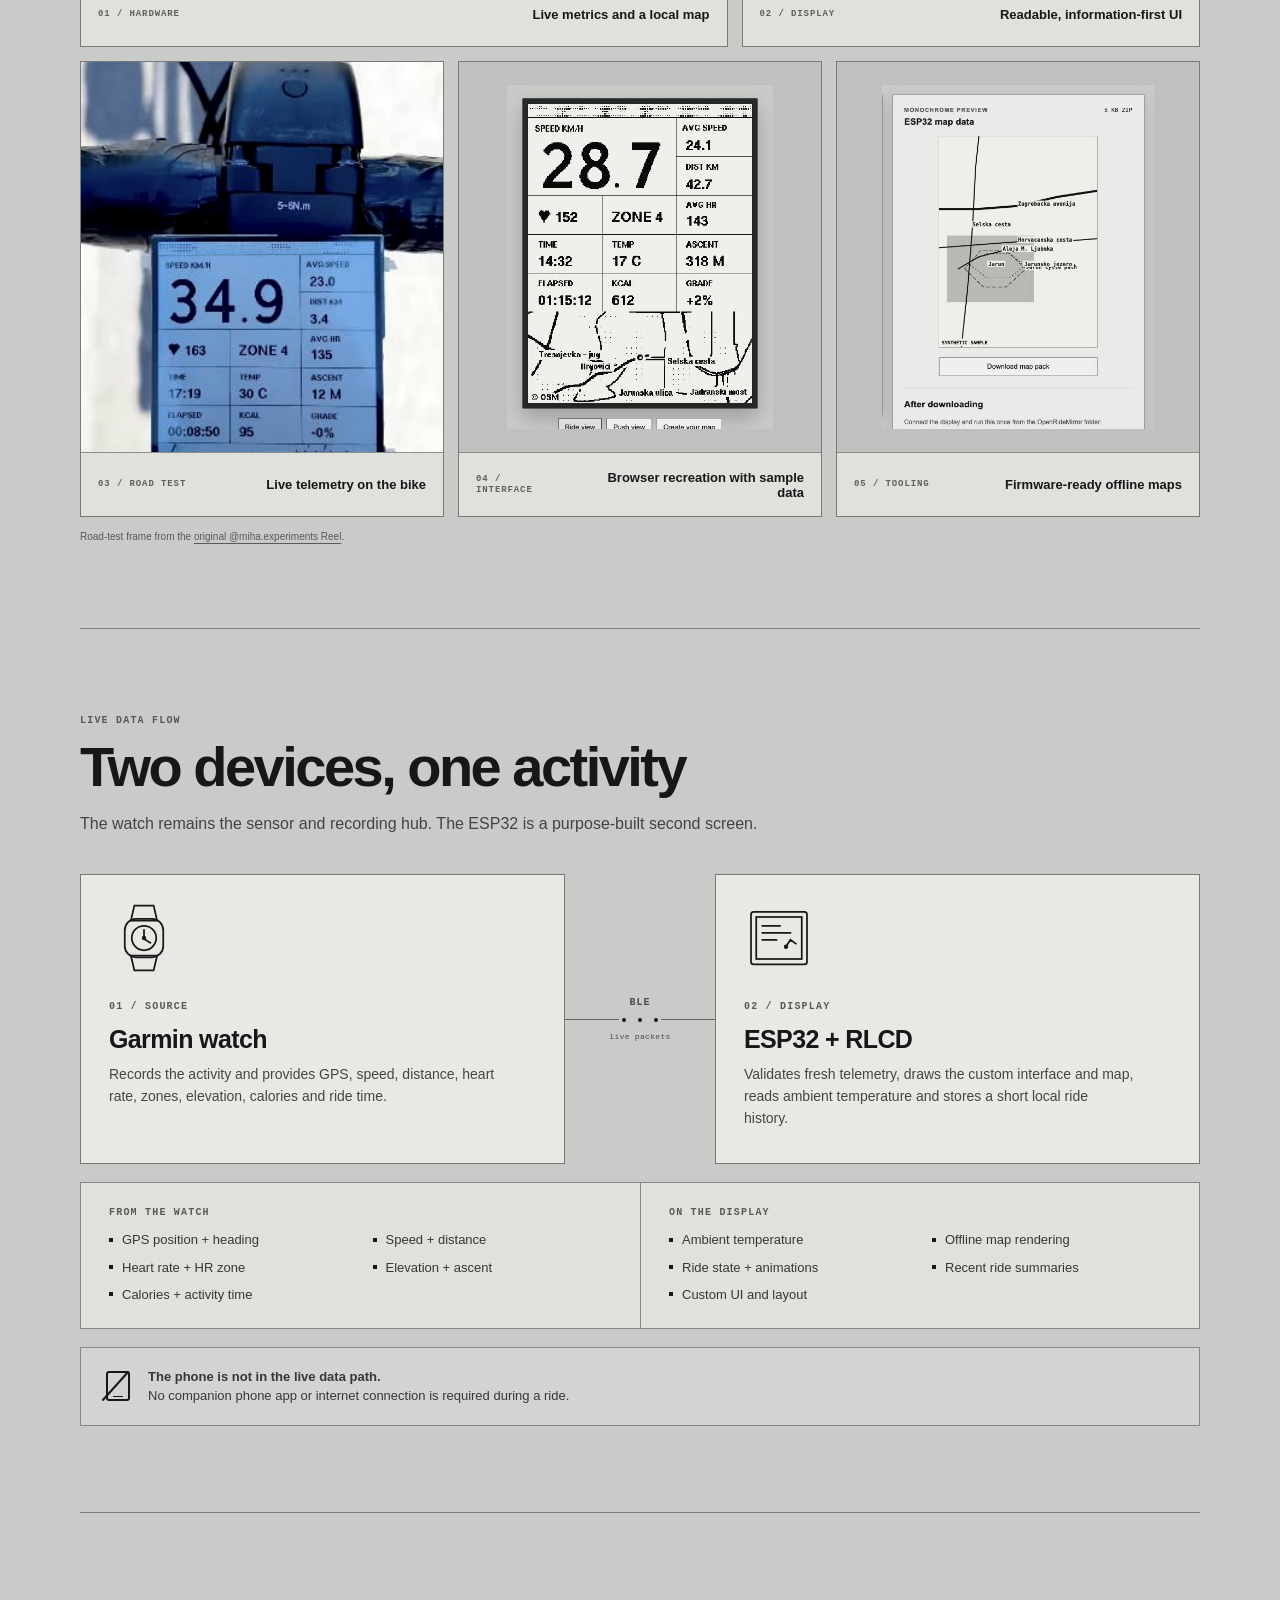
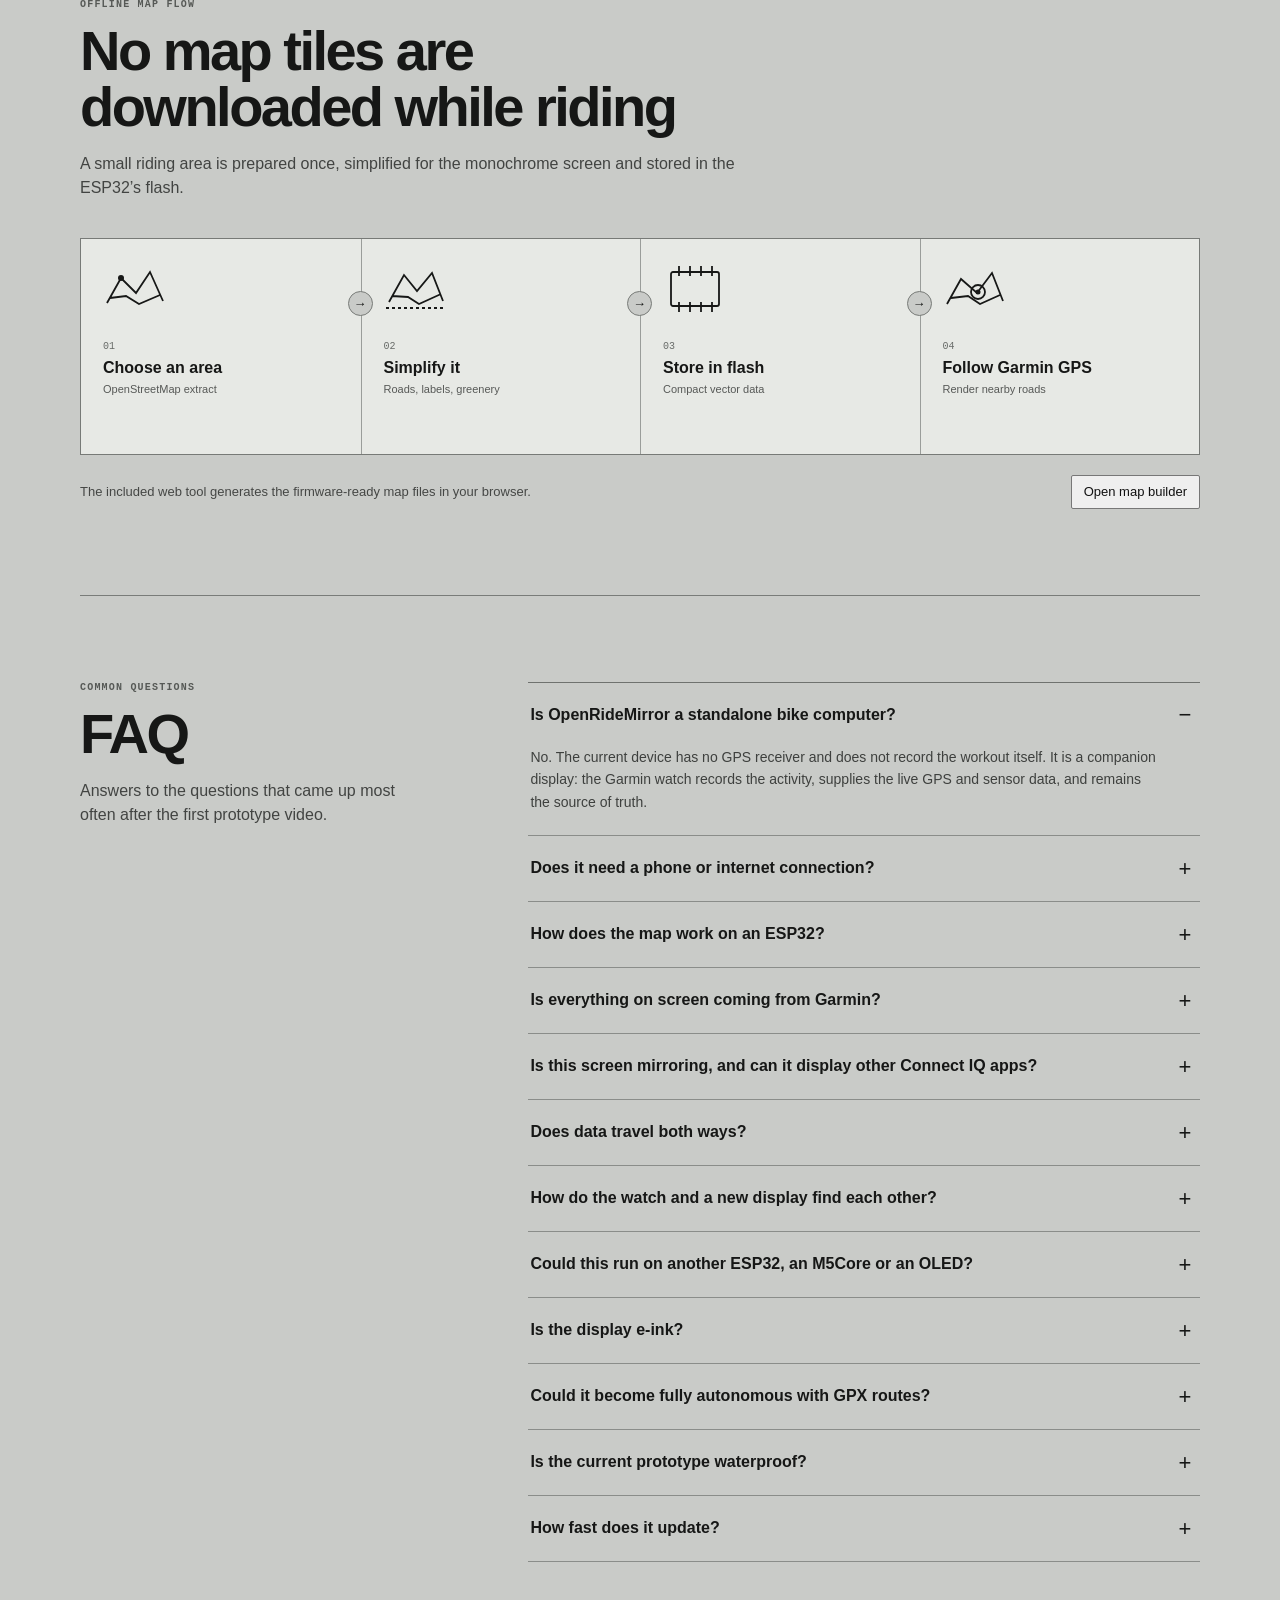
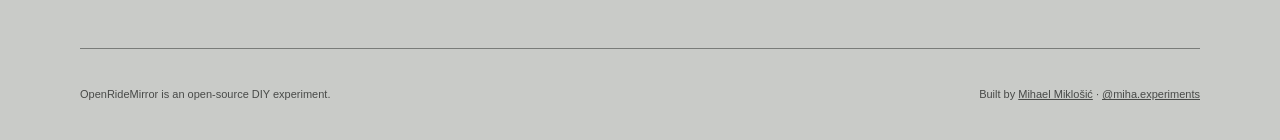
==== commit aa884994: "Add prototype and tooling gallery" ====
--- a/web-demo/index.html
+++ b/web-demo/index.html
@@ -12,6 +12,7 @@
       <header class="site-nav">
         <a class="brand" href="#top">OpenRideMirror <span>ORM</span></a>
         <nav aria-label="Page navigation">
+          <a href="#prototype">Prototype</a>
           <a href="#how-it-works">How it works</a>
           <a href="#faq">FAQ</a>
           <a href="map-builder.html">Map builder</a>
@@ -42,6 +43,49 @@
           </div>
           <p class="demo-note">Browser recreation with sample data</p>
         </div>
+      </section>
+
+      <section class="content-section prototype-section" id="prototype">
+        <div class="section-heading prototype-heading">
+          <div>
+            <p class="eyebrow">FROM SCREEN TO BIKE</p>
+            <h2>A working prototype, not just a render</h2>
+          </div>
+          <p>The same interface runs on the reflective LCD during a real ride. The browser demo recreates it for development, while the map builder turns a selected area into compact data for the ESP32.</p>
+        </div>
+
+        <div class="prototype-gallery">
+          <figure class="prototype-card prototype-photo prototype-main">
+            <img src="assets/hardware-map.jpg" alt="Handheld OpenRideMirror prototype showing detailed live ride data and its local street map" width="960" height="1200" />
+            <figcaption><span>01 / HARDWARE</span><strong>Live metrics and a local map</strong></figcaption>
+          </figure>
+
+          <figure class="prototype-card prototype-photo prototype-detail">
+            <img src="assets/hardware-speed.jpg" alt="Handheld OpenRideMirror prototype showing speed, heart rate and ride data" width="960" height="1200" />
+            <figcaption><span>02 / DISPLAY</span><strong>Readable, information-first UI</strong></figcaption>
+          </figure>
+
+          <figure class="prototype-card prototype-photo prototype-small">
+            <a href="https://www.instagram.com/p/DcyAbMjIC4_/" aria-label="Watch the original OpenRideMirror prototype Reel on Instagram">
+              <img src="assets/prototype-riding.jpg" alt="OpenRideMirror mounted on bicycle handlebars and showing live ride data" width="300" height="534" loading="lazy" />
+            </a>
+            <figcaption><span>03 / ROAD TEST</span><strong>Live telemetry on the bike</strong></figcaption>
+          </figure>
+
+          <figure class="prototype-card prototype-software prototype-small">
+            <img src="assets/dashboard-demo.jpg" alt="Browser recreation of the OpenRideMirror ride dashboard" width="496" height="641" loading="lazy" />
+            <figcaption><span>04 / INTERFACE</span><strong>Browser recreation with sample data</strong></figcaption>
+          </figure>
+
+          <figure class="prototype-card prototype-software prototype-small">
+            <a href="map-builder.html" aria-label="Open the OpenRideMirror map builder">
+              <img src="assets/map-builder.jpg" alt="OpenRideMirror map builder preview with simplified roads and labels" width="514" height="650" loading="lazy" />
+            </a>
+            <figcaption><span>05 / TOOLING</span><strong>Firmware-ready offline maps</strong></figcaption>
+          </figure>
+        </div>
+
+        <p class="prototype-source">Road-test frame from the <a href="https://www.instagram.com/p/DcyAbMjIC4_/">original @miha.experiments Reel</a>.</p>
       </section>
 
       <section class="content-section" id="how-it-works">
--- a/web-demo/styles.css
+++ b/web-demo/styles.css
@@ -60,6 +60,26 @@
 .section-heading h2 { margin: 0; font-size: clamp(34px, 4.8vw, 56px); line-height: 1; letter-spacing: -.045em; }
 .section-heading > p:last-child { margin: 17px 0 0; color: #424442; font-size: 16px; line-height: 1.5; }
 
+.prototype-heading { max-width: none; display: grid; grid-template-columns: minmax(0, 1fr) minmax(290px, 430px); align-items: end; gap: 48px; }
+.prototype-heading h2 { max-width: 650px; }
+.prototype-heading > p:last-child { margin: 0 0 3px; }
+.prototype-gallery { display: grid; grid-template-columns: repeat(12, 1fr); gap: 14px; }
+.prototype-card { margin: 0; border: 1px solid #777a77; background: #dfe1dd; }
+.prototype-card > a { display: block; color: inherit; }
+.prototype-card img { display: block; width: 100%; height: 470px; }
+.prototype-main { grid-column: span 7; }
+.prototype-detail { grid-column: span 5; }
+.prototype-small { grid-column: span 4; }
+.prototype-small img { height: 390px; }
+.prototype-photo img { object-fit: cover; object-position: center 18%; filter: saturate(.82) contrast(1.03); }
+.prototype-small.prototype-photo img { object-position: center 68%; }
+.prototype-software img { object-fit: contain; padding: 23px; background: #bfc1be; }
+.prototype-card figcaption { min-height: 64px; display: flex; align-items: center; justify-content: space-between; gap: 18px; padding: 15px 17px; border-top: 1px solid #8b8e8b; }
+.prototype-card figcaption span { color: #5d605d; font: 700 9px/1.2 ui-monospace, SFMono-Regular, Menlo, monospace; letter-spacing: .1em; }
+.prototype-card figcaption strong { font-size: 13px; text-align: right; }
+.prototype-source { margin: 14px 0 0; color: #575a57; font-size: 10px; }
+.prototype-source a { text-underline-offset: 3px; }
+
 .flow-diagram { display: grid; grid-template-columns: 1fr 150px 1fr; align-items: stretch; }
 .flow-card { min-height: 290px; padding: 28px; border: 1px solid #777a77; background: #e7e9e5; }
 .flow-icon { width: 70px; height: 70px; margin-bottom: 24px; fill: none; stroke: #171817; stroke-width: 2; vector-effect: non-scaling-stroke; }
@@ -117,6 +137,11 @@
   .hero { grid-template-columns: 1fr; padding-top: 54px; }
   .hero-copy { max-width: 680px; }
   .demo-stack { width: min(100%, 460px); justify-self: center; }
+  .prototype-heading { grid-template-columns: 1fr; gap: 2px; }
+  .prototype-heading > p:last-child { max-width: 650px; margin-top: 15px; }
+  .prototype-gallery { grid-template-columns: 1fr 1fr; }
+  .prototype-main, .prototype-detail, .prototype-small { grid-column: auto; }
+  .prototype-card img { height: 390px; }
   .flow-diagram { grid-template-columns: 1fr; }
   .flow-connector { height: 92px; grid-template-rows: auto auto auto; }
   .flow-connector > span { grid-row: 1; align-self: end; }
@@ -139,6 +164,11 @@
   .hero h1 { font-size: clamp(43px, 14vw, 61px); }
   .lede { font-size: 15px; }
   .content-section { padding: 62px 0; }
+  .prototype-gallery { grid-template-columns: 1fr; }
+  .prototype-card img { height: auto; max-height: 540px; }
+  .prototype-photo img { aspect-ratio: 4 / 5; object-position: center 20%; }
+  .prototype-software img { aspect-ratio: 4 / 5; padding: 16px; }
+  .prototype-card figcaption { min-height: 58px; }
   .flow-card { min-height: 0; padding: 23px; }
   .ownership-grid { grid-template-columns: 1fr; }
   .ownership-grid article + article { border-left: 0; border-top: 1px solid #858885; }
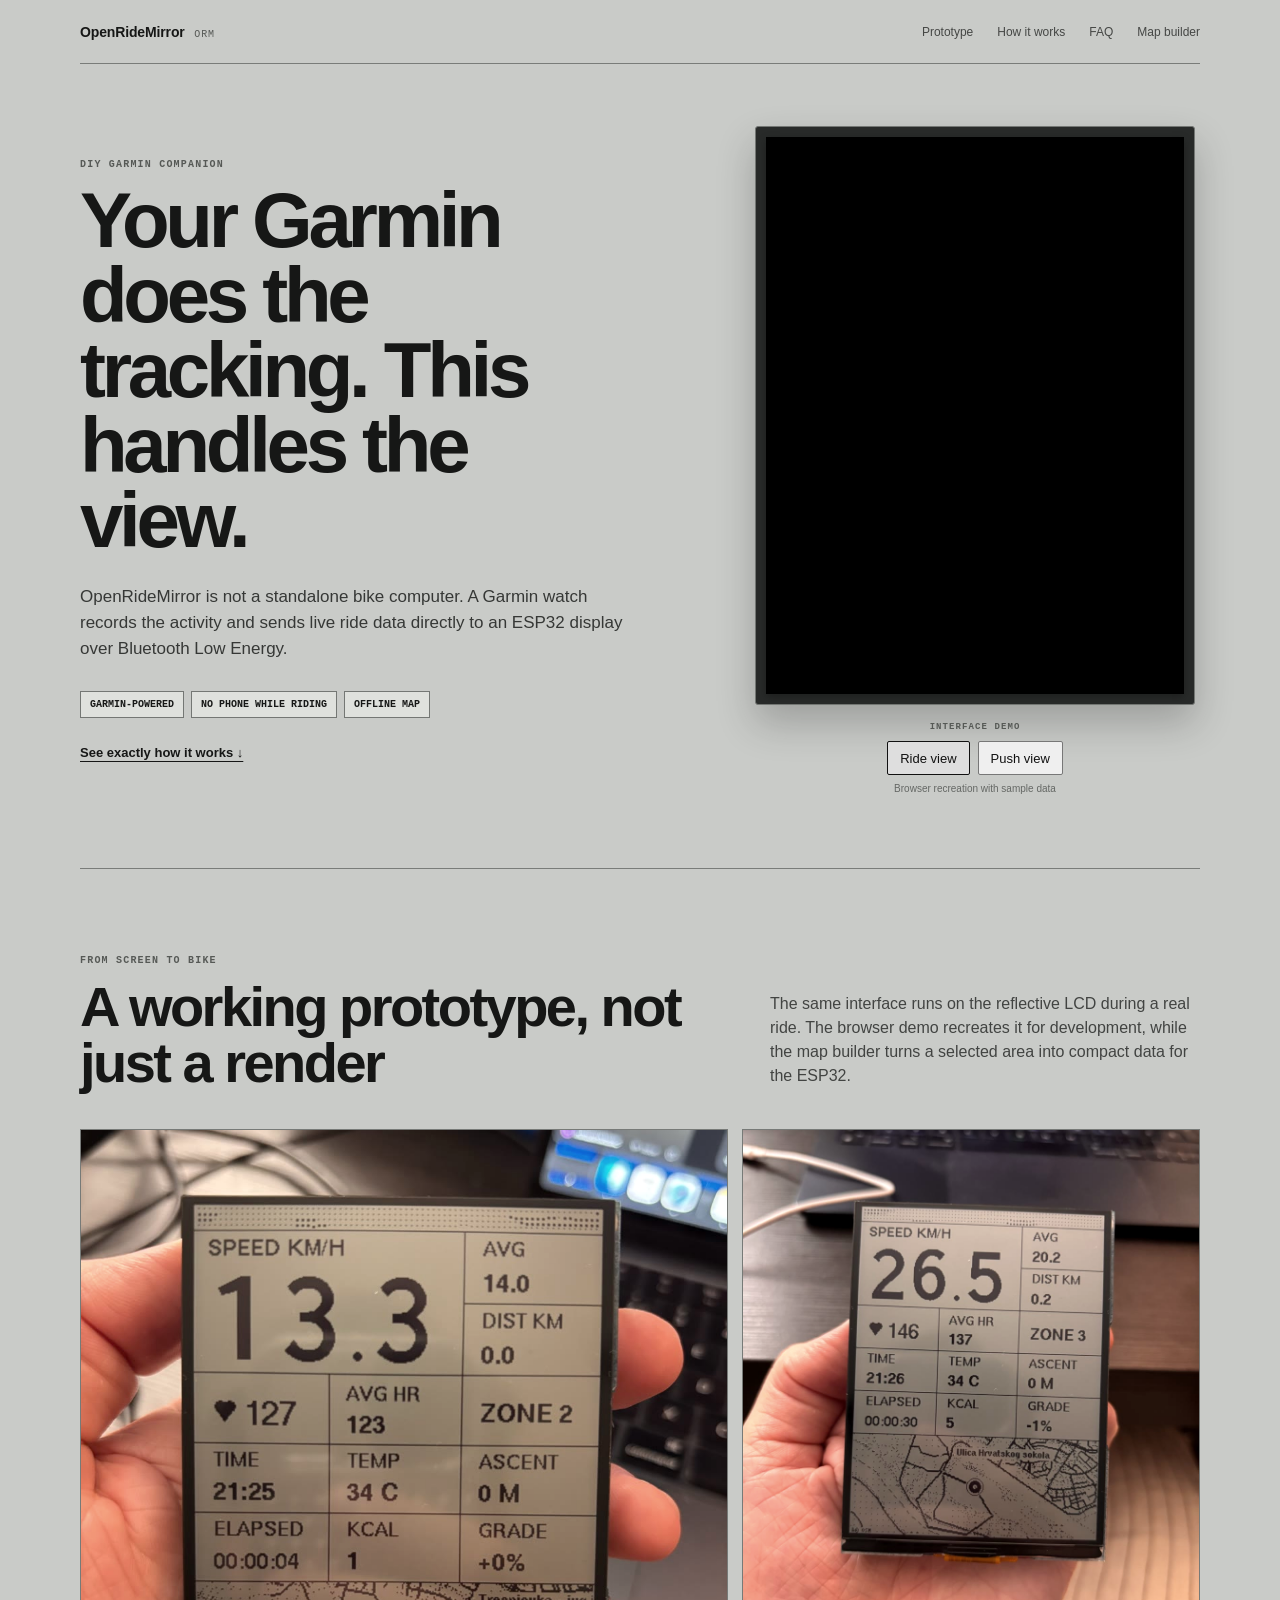
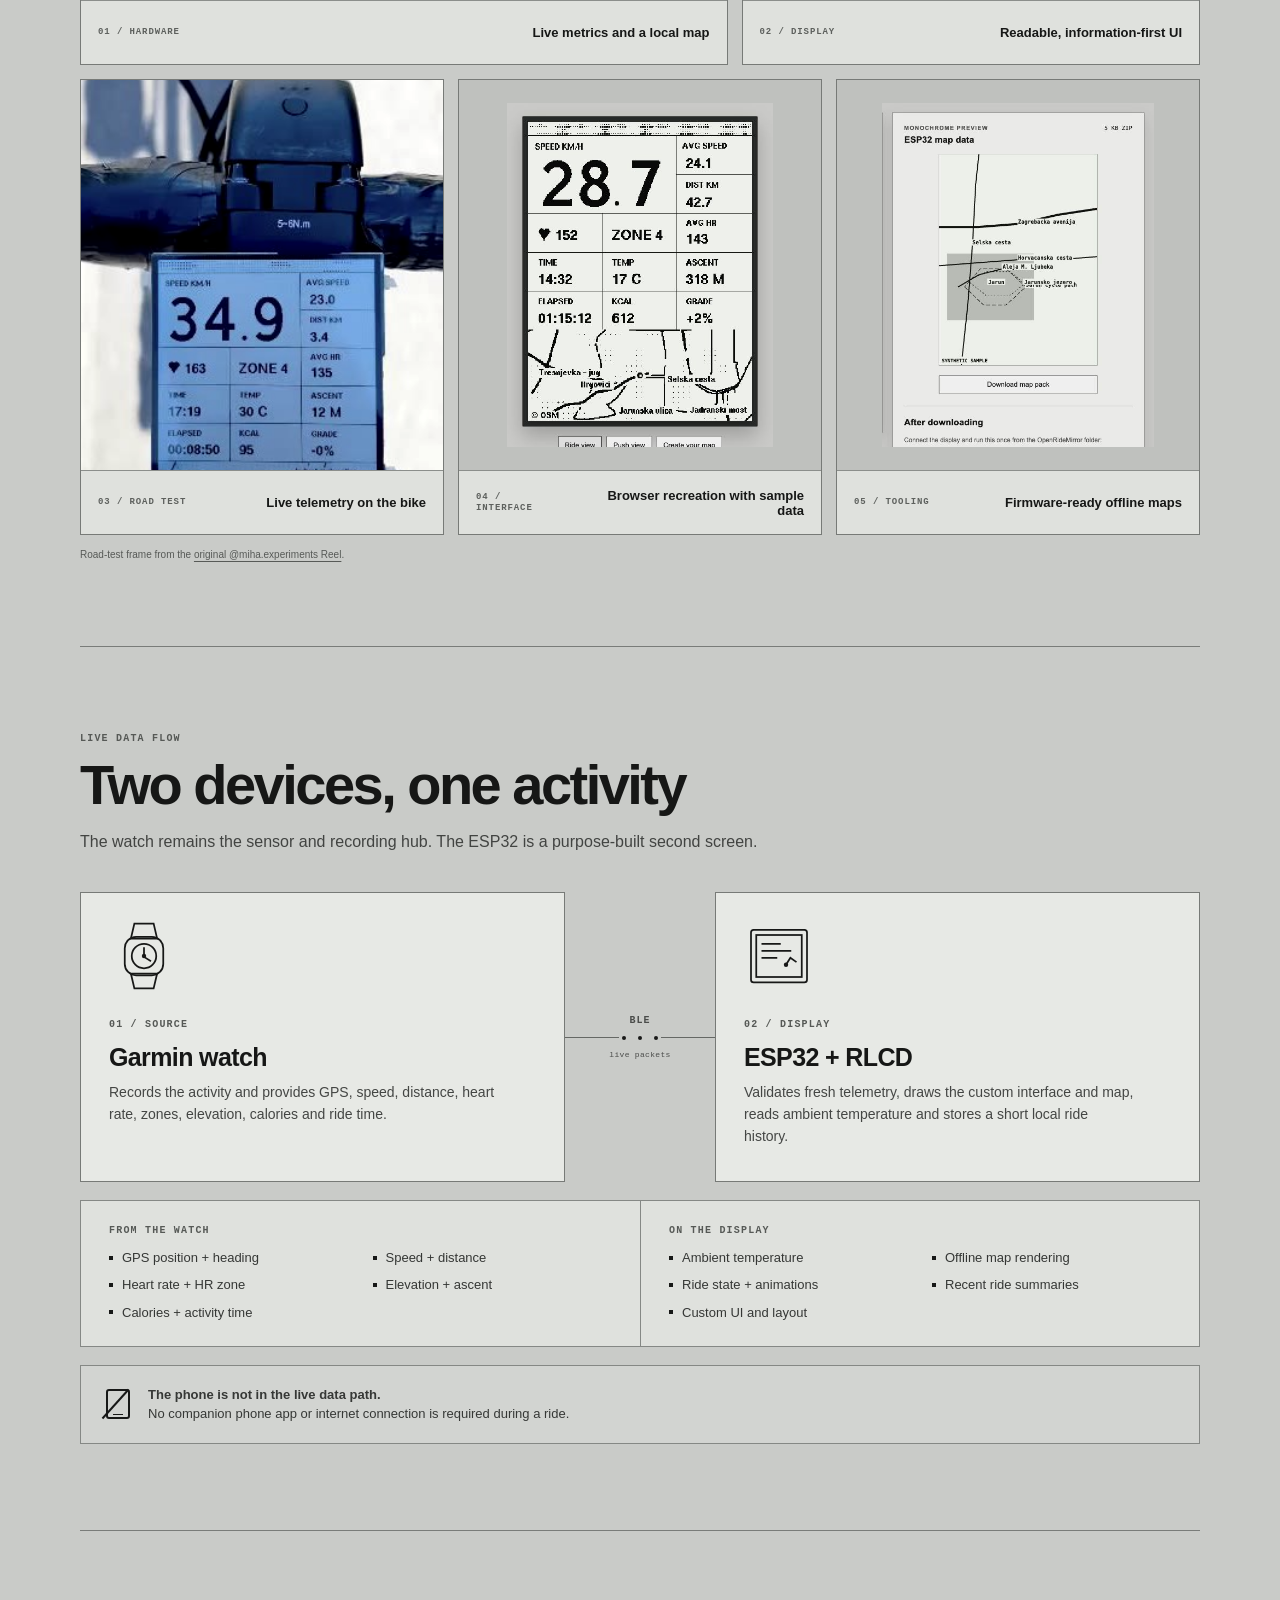
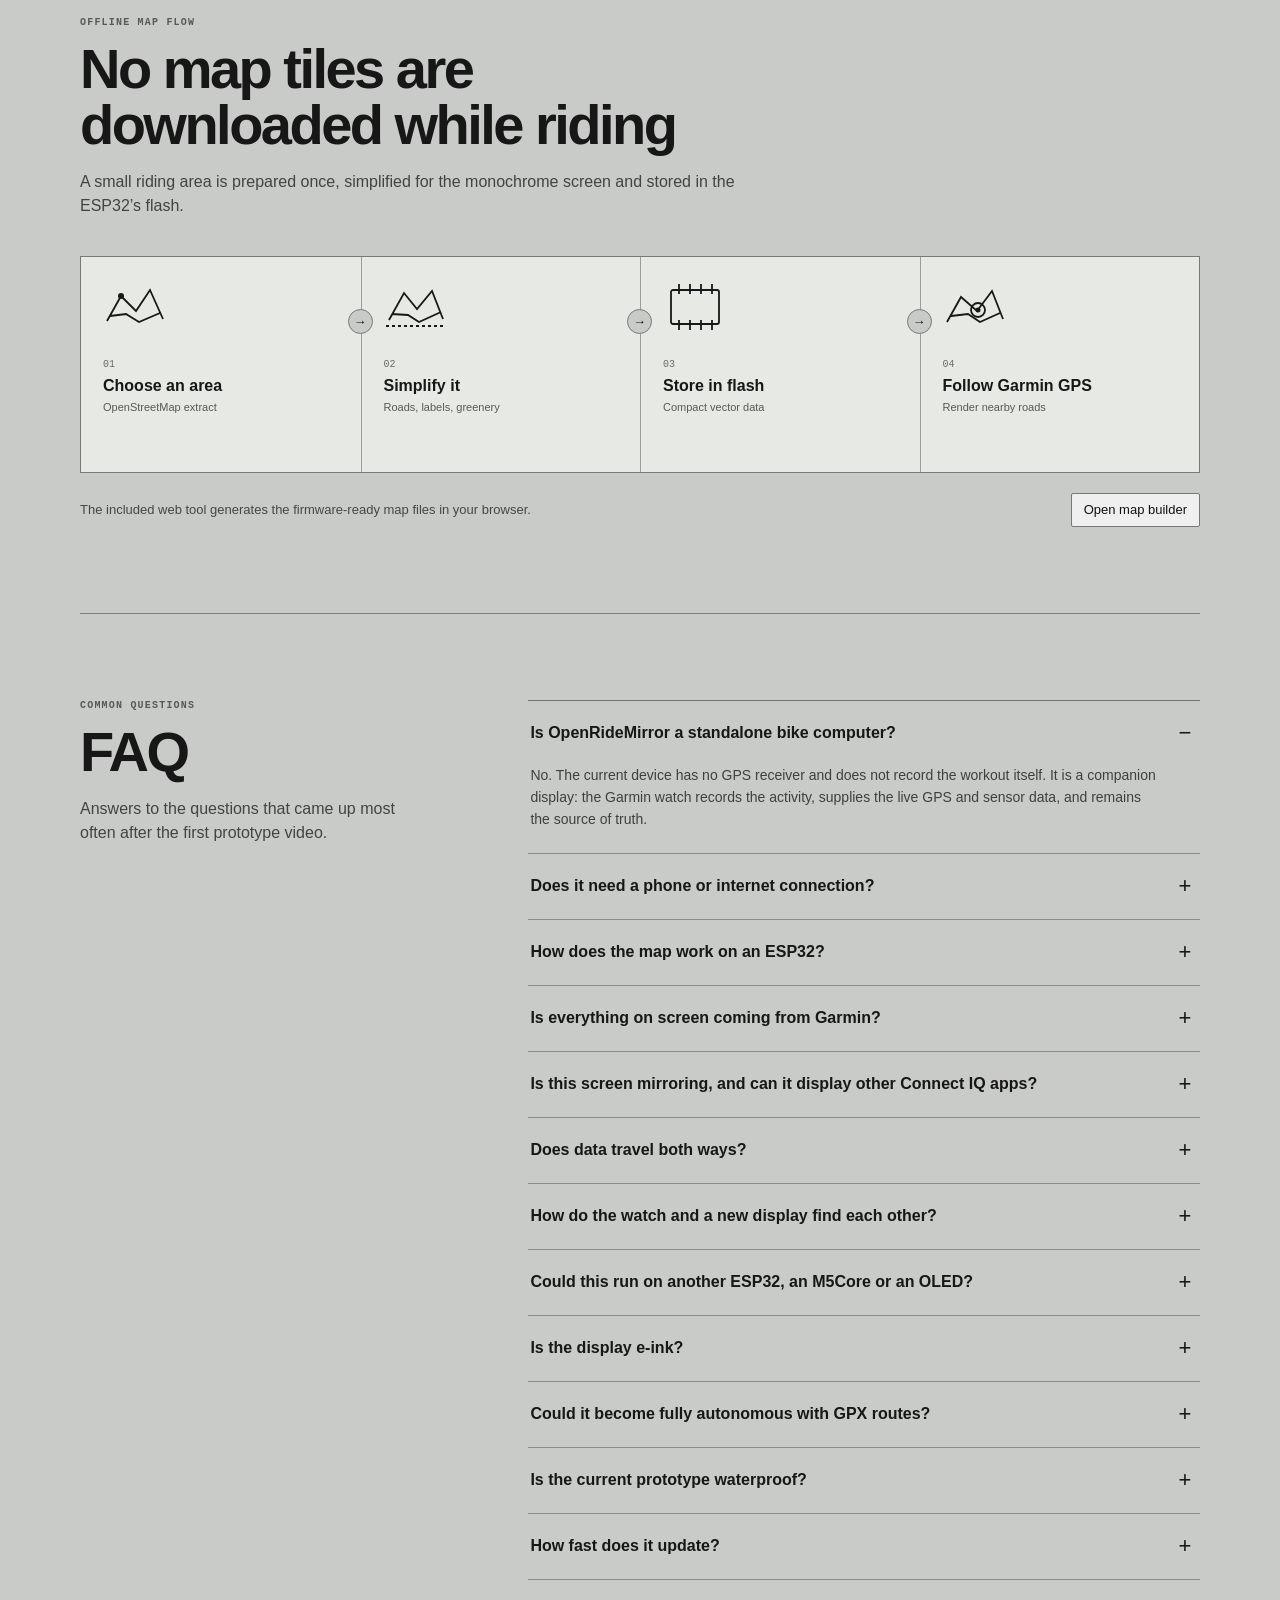
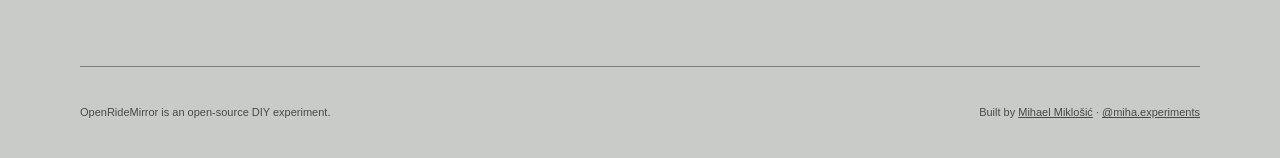
==== commit 625ab54d: "Separate interface demo from map builder" ====
--- a/web-demo/index.html
+++ b/web-demo/index.html
@@ -36,12 +36,14 @@
           <div class="device">
             <canvas id="dashboard" width="300" height="400" aria-label="OpenRideMirror dashboard with sample ride data"></canvas>
           </div>
-          <div class="controls" aria-label="Interface states">
-            <button id="ride-view" type="button" aria-pressed="true">Ride view</button>
-            <button id="push-view" type="button" aria-pressed="false">Push view</button>
-            <a class="button-link" href="map-builder.html">Create your map</a>
-          </div>
-          <p class="demo-note">Browser recreation with sample data</p>
+          <div class="demo-controls">
+            <p class="demo-label">INTERFACE DEMO</p>
+            <div class="controls" aria-label="Interface states">
+              <button id="ride-view" type="button" aria-pressed="true">Ride view</button>
+              <button id="push-view" type="button" aria-pressed="false">Push view</button>
+            </div>
+            <p class="demo-note">Browser recreation with sample data</p>
+          </div>
         </div>
       </section>
 
--- a/web-demo/styles.css
+++ b/web-demo/styles.css
@@ -46,6 +46,8 @@
 .device { width: min(100%, 440px); padding: 10px; border: 1px solid #747774; border-radius: 3px; background: #282a29; box-shadow: 0 18px 38px rgb(20 22 21 / 24%); }
 #dashboard { display: block; width: 100%; height: auto; aspect-ratio: 3 / 4; background: #edf0ea; box-shadow: 0 3px 8px rgb(0 0 0 / 28%); image-rendering: pixelated; image-rendering: crisp-edges; }
 
+.demo-controls { display: grid; justify-items: center; gap: 8px; }
+.demo-label { margin: 0; color: #565956; font: 700 9px/1.2 ui-monospace, SFMono-Regular, Menlo, monospace; letter-spacing: .12em; }
 .controls { display: flex; align-items: center; justify-content: center; flex-wrap: wrap; gap: 8px; }
 .controls button, .button-link { min-height: 34px; padding: 0 12px; border: 1px solid #777; border-radius: 2px; color: #111; background: #efefef; font: 13px Arial, Helvetica, sans-serif; cursor: pointer; }
 .button-link { display: inline-flex; align-items: center; text-decoration: none; }
@@ -53,7 +55,7 @@
 .controls button:active, .button-link:active { background: #d7d7d7; }
 .controls button[aria-pressed="true"] { border-color: #111; background: #dedede; }
 .controls button:focus-visible, .button-link:focus-visible, summary:focus-visible, a:focus-visible { outline: 2px solid #222; outline-offset: 2px; }
-.demo-note { margin: -8px 0 0; color: #656865; font-size: 10px; }
+.demo-note { margin: 0; color: #656865; font-size: 10px; }
 
 .content-section { padding: 86px 0; border-top: 1px solid #797c79; }
 .section-heading { max-width: 690px; margin-bottom: 38px; }
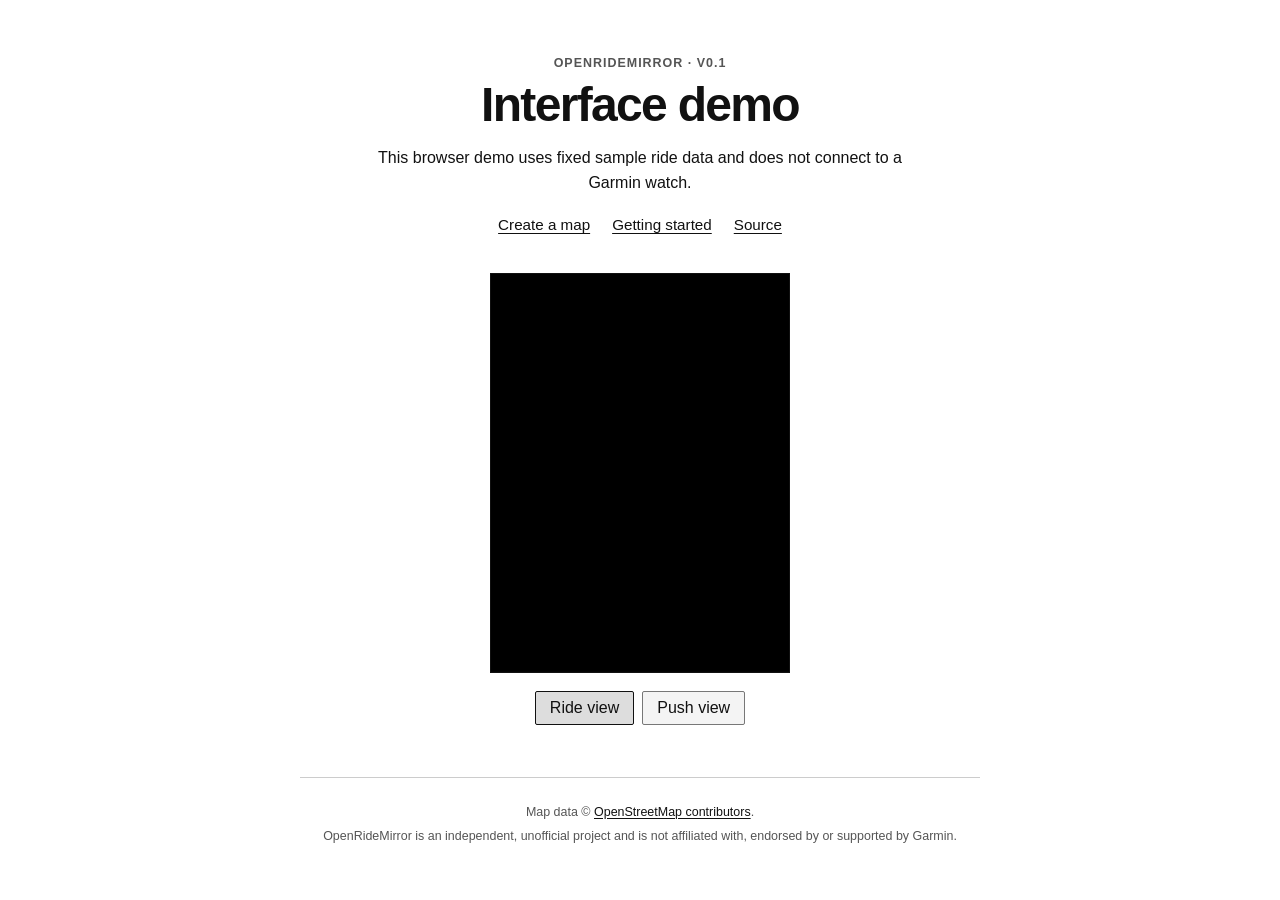
==== commit fb614e37: "Simplify project layout and public demo" ====
--- a/web-demo/index.html
+++ b/web-demo/index.html
@@ -3,257 +3,37 @@
   <head>
     <meta charset="UTF-8" />
     <meta name="viewport" content="width=device-width, initial-scale=1" />
-    <meta name="description" content="OpenRideMirror is a Garmin-powered cycling companion display built with an ESP32-S3 and reflective LCD." />
-    <title>OpenRideMirror — Garmin cycling companion display</title>
+    <meta name="description" content="OpenRideMirror v0.1 interface demo with sample ride data." />
+    <title>OpenRideMirror v0.1 — Interface demo</title>
     <link rel="stylesheet" href="styles.css" />
   </head>
   <body>
-    <main class="site-shell">
-      <header class="site-nav">
-        <a class="brand" href="#top">OpenRideMirror <span>ORM</span></a>
-        <nav aria-label="Page navigation">
-          <a href="#prototype">Prototype</a>
-          <a href="#how-it-works">How it works</a>
-          <a href="#faq">FAQ</a>
-          <a href="map-builder.html">Map builder</a>
+    <main class="page">
+      <header class="page-header">
+        <p class="version">OpenRideMirror · v0.1</p>
+        <h1>Interface demo</h1>
+        <p>This browser demo uses fixed sample ride data and does not connect to a Garmin watch.</p>
+        <nav class="project-links" aria-label="Project links">
+          <a href="map-builder.html">Create a map</a>
+          <a href="https://github.com/mihaelmiklosic/OpenRideMirror/blob/main/GETTING_STARTED.md">Getting started</a>
+          <a href="https://github.com/mihaelmiklosic/OpenRideMirror">Source</a>
         </nav>
       </header>
 
-      <section class="hero" id="top">
-        <div class="hero-copy">
-          <p class="eyebrow">DIY GARMIN COMPANION</p>
-          <h1>Your Garmin does the tracking. This handles the view.</h1>
-          <p class="lede">OpenRideMirror is not a standalone bike computer. A Garmin watch records the activity and sends live ride data directly to an ESP32 display over Bluetooth Low Energy.</p>
-          <div class="fact-row" aria-label="Key project facts">
-            <span>GARMIN-POWERED</span>
-            <span>NO PHONE WHILE RIDING</span>
-            <span>OFFLINE MAP</span>
-          </div>
-          <a class="text-link" href="#how-it-works">See exactly how it works ↓</a>
-        </div>
-
-        <div class="demo-stack">
-          <div class="device">
-            <canvas id="dashboard" width="300" height="400" aria-label="OpenRideMirror dashboard with sample ride data"></canvas>
-          </div>
-          <div class="demo-controls">
-            <p class="demo-label">INTERFACE DEMO</p>
-            <div class="controls" aria-label="Interface states">
-              <button id="ride-view" type="button" aria-pressed="true">Ride view</button>
-              <button id="push-view" type="button" aria-pressed="false">Push view</button>
-            </div>
-            <p class="demo-note">Browser recreation with sample data</p>
-          </div>
+      <section class="demo" aria-label="OpenRideMirror interface preview">
+        <canvas id="dashboard" width="300" height="400" aria-label="OpenRideMirror dashboard rendered with sample ride data"></canvas>
+        <div class="controls" aria-label="Interface view">
+          <button id="ride-view" type="button" aria-pressed="true">Ride view</button>
+          <button id="push-view" type="button" aria-pressed="false">Push view</button>
         </div>
       </section>
 
-      <section class="content-section prototype-section" id="prototype">
-        <div class="section-heading prototype-heading">
-          <div>
-            <p class="eyebrow">FROM SCREEN TO BIKE</p>
-            <h2>A working prototype, not just a render</h2>
-          </div>
-          <p>The same interface runs on the reflective LCD during a real ride. The browser demo recreates it for development, while the map builder turns a selected area into compact data for the ESP32.</p>
-        </div>
-
-        <div class="prototype-gallery">
-          <figure class="prototype-card prototype-photo prototype-main">
-            <img src="assets/hardware-map.jpg" alt="Handheld OpenRideMirror prototype showing detailed live ride data and its local street map" width="960" height="1200" />
-            <figcaption><span>01 / HARDWARE</span><strong>Live metrics and a local map</strong></figcaption>
-          </figure>
-
-          <figure class="prototype-card prototype-photo prototype-detail">
-            <img src="assets/hardware-speed.jpg" alt="Handheld OpenRideMirror prototype showing speed, heart rate and ride data" width="960" height="1200" />
-            <figcaption><span>02 / DISPLAY</span><strong>Readable, information-first UI</strong></figcaption>
-          </figure>
-
-          <figure class="prototype-card prototype-photo prototype-small">
-            <a href="https://www.instagram.com/p/DcyAbMjIC4_/" aria-label="Watch the original OpenRideMirror prototype Reel on Instagram">
-              <img src="assets/prototype-riding.jpg" alt="OpenRideMirror mounted on bicycle handlebars and showing live ride data" width="300" height="534" loading="lazy" />
-            </a>
-            <figcaption><span>03 / ROAD TEST</span><strong>Live telemetry on the bike</strong></figcaption>
-          </figure>
-
-          <figure class="prototype-card prototype-software prototype-small">
-            <img src="assets/dashboard-demo.jpg" alt="Browser recreation of the OpenRideMirror ride dashboard" width="496" height="641" loading="lazy" />
-            <figcaption><span>04 / INTERFACE</span><strong>Browser recreation with sample data</strong></figcaption>
-          </figure>
-
-          <figure class="prototype-card prototype-software prototype-small">
-            <a href="map-builder.html" aria-label="Open the OpenRideMirror map builder">
-              <img src="assets/map-builder.jpg" alt="OpenRideMirror map builder preview with simplified roads and labels" width="514" height="650" loading="lazy" />
-            </a>
-            <figcaption><span>05 / TOOLING</span><strong>Firmware-ready offline maps</strong></figcaption>
-          </figure>
-        </div>
-
-        <p class="prototype-source">Road-test frame from the <a href="https://www.instagram.com/p/DcyAbMjIC4_/">original @miha.experiments Reel</a>.</p>
-      </section>
-
-      <section class="content-section" id="how-it-works">
-        <div class="section-heading">
-          <p class="eyebrow">LIVE DATA FLOW</p>
-          <h2>Two devices, one activity</h2>
-          <p>The watch remains the sensor and recording hub. The ESP32 is a purpose-built second screen.</p>
-        </div>
-
-        <div class="flow-diagram" aria-label="Garmin watch sends activity data over Bluetooth to the ESP32 display">
-          <article class="flow-card">
-            <svg class="flow-icon" viewBox="0 0 80 80" aria-hidden="true">
-              <path d="M29 3h22l4 17H25L29 3Zm-4 57h30l-4 17H29l-4-17Z" />
-              <rect x="18" y="18" width="44" height="44" rx="13" />
-              <circle cx="40" cy="40" r="14" />
-              <path d="M40 30v11l8 5" />
-              <circle class="solid" cx="40" cy="40" r="2.5" />
-            </svg>
-            <p class="step">01 / SOURCE</p>
-            <h3>Garmin watch</h3>
-            <p>Records the activity and provides GPS, speed, distance, heart rate, zones, elevation, calories and ride time.</p>
-          </article>
-
-          <div class="flow-connector" aria-hidden="true">
-            <span>BLE</span>
-            <div class="signal-line"><i></i><i></i><i></i></div>
-            <small>live packets</small>
-          </div>
-
-          <article class="flow-card">
-            <svg class="flow-icon" viewBox="0 0 80 80" aria-hidden="true">
-              <rect x="8" y="10" width="64" height="60" rx="3" />
-              <rect x="14" y="16" width="52" height="48" />
-              <path d="M20 26h22M20 34h34M20 42h18M48 50l5-8 7 5" />
-              <circle class="solid" cx="48" cy="50" r="2.5" />
-            </svg>
-            <p class="step">02 / DISPLAY</p>
-            <h3>ESP32 + RLCD</h3>
-            <p>Validates fresh telemetry, draws the custom interface and map, reads ambient temperature and stores a short local ride history.</p>
-          </article>
-        </div>
-
-        <div class="ownership-grid">
-          <article>
-            <p class="step">FROM THE WATCH</p>
-            <ul>
-              <li>GPS position + heading</li>
-              <li>Speed + distance</li>
-              <li>Heart rate + HR zone</li>
-              <li>Elevation + ascent</li>
-              <li>Calories + activity time</li>
-            </ul>
-          </article>
-          <article>
-            <p class="step">ON THE DISPLAY</p>
-            <ul>
-              <li>Ambient temperature</li>
-              <li>Offline map rendering</li>
-              <li>Ride state + animations</li>
-              <li>Recent ride summaries</li>
-              <li>Custom UI and layout</li>
-            </ul>
-          </article>
-        </div>
-
-        <div class="phone-note">
-          <span class="phone-cross" aria-hidden="true"><i></i></span>
-          <div><strong>The phone is not in the live data path.</strong><br />No companion phone app or internet connection is required during a ride.</div>
-        </div>
-      </section>
-
-      <section class="content-section map-explainer">
-        <div class="section-heading">
-          <p class="eyebrow">OFFLINE MAP FLOW</p>
-          <h2>No map tiles are downloaded while riding</h2>
-          <p>A small riding area is prepared once, simplified for the monochrome screen and stored in the ESP32’s flash.</p>
-        </div>
-
-        <div class="map-pipeline" aria-label="OpenStreetMap data is simplified, stored in ESP32 flash and positioned using Garmin GPS">
-          <article>
-            <svg viewBox="0 0 64 48" aria-hidden="true"><path d="M4 38 18 13l15 15L47 7l13 29M7 33l16-2 13 8 21-9" /><circle class="solid" cx="18" cy="13" r="3" /></svg>
-            <span>01</span><strong>Choose an area</strong><small>OpenStreetMap extract</small>
-          </article>
-          <article>
-            <svg viewBox="0 0 64 48" aria-hidden="true"><path d="M5 37 20 10l13 16L48 8l11 28M8 31l16 1 11 7 22-10" /><path class="dashed" d="M2 43h60" /></svg>
-            <span>02</span><strong>Simplify it</strong><small>Roads, labels, greenery</small>
-          </article>
-          <article>
-            <svg viewBox="0 0 64 48" aria-hidden="true"><rect x="8" y="7" width="48" height="34" rx="2" /><path d="M16 1v10M27 1v10M38 1v10M49 1v10M16 37v10M27 37v10M38 37v10M49 37v10" /></svg>
-            <span>03</span><strong>Store in flash</strong><small>Compact vector data</small>
-          </article>
-          <article>
-            <svg viewBox="0 0 64 48" aria-hidden="true"><path d="M4 39 18 14l16 14L49 8l11 28M8 33l17-2 12 8 20-9" /><circle cx="35" cy="27" r="7" /><circle class="solid" cx="35" cy="27" r="2.5" /></svg>
-            <span>04</span><strong>Follow Garmin GPS</strong><small>Render nearby roads</small>
-          </article>
-        </div>
-        <div class="map-action">
-          <p>The included web tool generates the firmware-ready map files in your browser.</p>
-          <a class="button-link" href="map-builder.html">Open map builder</a>
-        </div>
-      </section>
-
-      <section class="content-section faq-section" id="faq">
-        <div class="section-heading">
-          <p class="eyebrow">COMMON QUESTIONS</p>
-          <h2>FAQ</h2>
-          <p>Answers to the questions that came up most often after the first prototype video.</p>
-        </div>
-
-        <div class="faq-list">
-          <details open>
-            <summary>Is OpenRideMirror a standalone bike computer?</summary>
-            <p>No. The current device has no GPS receiver and does not record the workout itself. It is a companion display: the Garmin watch records the activity, supplies the live GPS and sensor data, and remains the source of truth.</p>
-          </details>
-          <details>
-            <summary>Does it need a phone or internet connection?</summary>
-            <p>Not while riding. The Garmin watch connects directly to the ESP32 over Bluetooth Low Energy. The phone is not in the data path, and the map is stored locally. Internet is used only beforehand when generating a new OpenStreetMap extract.</p>
-          </details>
-          <details>
-            <summary>How does the map work on an ESP32?</summary>
-            <p>A selected OpenStreetMap area is preprocessed into simplified roads, street labels and a coarse greenery mask. That compact vector data is compiled into ESP32 flash. Garmin sends the current coordinates and heading; the ESP32 renders the surrounding map and the ridden track locally. It does not stream online map tiles.</p>
-          </details>
-          <details>
-            <summary>Is everything on screen coming from Garmin?</summary>
-            <p>Almost. Garmin supplies the activity type and state, GPS, speed, distance, heart rate and zone, average statistics, elevation, ascent, calories and time. Ambient temperature comes from the SHTC3 sensor on the Waveshare board. The ESP32 also calculates display states and draws the interface.</p>
-          </details>
-          <details>
-            <summary>Is this screen mirroring, and can it display other Connect IQ apps?</summary>
-            <p>No. A custom Connect IQ data field reads the activity values Garmin makes available and sends compact ORM packets. The ESP32 runs its own firmware and renders its own UI. It does not mirror the watch screen or execute arbitrary Garmin apps.</p>
-          </details>
-          <details>
-            <summary>Does data travel both ways?</summary>
-            <p>The current application-level data flow is one way: Garmin → display. Garmin acts as the BLE central and writes fresh telemetry to the ESP32’s GATT service. The ESP32 does not upload workouts to Garmin or Strava. Turning it into a sensor or workout recorder would be a separate feature and hardware project.</p>
-          </details>
-          <details>
-            <summary>How do the watch and a new display find each other?</summary>
-            <p>There is no hardcoded Bluetooth MAC address. The ESP32 advertises the name <code>ORM</code> and a project-specific service UUID; the Garmin field scans for that identity and connects. A replacement compatible board can therefore work without entering its address manually.</p>
-          </details>
-          <details>
-            <summary>Could this run on another ESP32, an M5Core or an OLED?</summary>
-            <p>The BLE protocol and application logic are portable, but the included firmware targets the exact Waveshare ESP32-S3-RLCD-4.2. Another board needs a display driver, pin definition and layout adapter. So an OLED or M5Core version is possible, but it is a port rather than a plug-and-play build.</p>
-          </details>
-          <details>
-            <summary>Is the display e-ink?</summary>
-            <p>No. It is a 4.2-inch monochrome reflective LCD (RLCD) using an ST7305 controller. Like e-paper it is easy to read in daylight, but it refreshes quickly enough for live data and animation. A MIP version has not been tested.</p>
-          </details>
-          <details>
-            <summary>Could it become fully autonomous with GPX routes?</summary>
-            <p>Technically yes, but that would be a different architecture. It would need its own GPS, route navigation, activity storage and sensor integration. OpenRideMirror intentionally reuses the Garmin already on the rider’s wrist instead of duplicating that hardware.</p>
-          </details>
-          <details>
-            <summary>Is the current prototype waterproof?</summary>
-            <p>No. The development board and temporary mount are not weatherproof. A proper 3D-printed enclosure, sealing and bike mounting system are the next hardware steps.</p>
-          </details>
-          <details>
-            <summary>How fast does it update?</summary>
-            <p>The prototype generally feels live, with roughly one to two seconds of observed delay. It is designed to discard stale telemetry rather than build a queue, but latency has not yet been formally benchmarked and depends partly on Garmin’s data-field scheduling.</p>
-          </details>
-        </div>
-      </section>
-
-      <footer class="credit">
-        <span>OpenRideMirror is an open-source DIY experiment.</span>
-        <span>Built by <a href="https://mihaelmiklosic.com">Mihael Miklošić</a> · <a href="https://www.instagram.com/miha.experiments/">@miha.experiments</a></span>
+      <footer>
+        <p>Map data © <a href="https://www.openstreetmap.org/copyright">OpenStreetMap contributors</a>.</p>
+        <p>OpenRideMirror is an independent, unofficial project and is not affiliated with, endorsed by or supported by Garmin.</p>
       </footer>
     </main>
+
     <script src="font-data.js"></script>
     <script src="map-data.js"></script>
     <script src="app.js"></script>
--- a/web-demo/styles.css
+++ b/web-demo/styles.css
@@ -1,185 +1,145 @@
 :root {
-  color-scheme: light;
-  font-family: Arial, Helvetica, sans-serif;
-  color: #161716;
-  background: #c9cbc8;
+  color: #111;
+  background: #fff;
+  font-family: -apple-system, BlinkMacSystemFont, "Segoe UI", sans-serif;
+  font-synthesis: none;
 }
 
-* { box-sizing: border-box; }
-html { scroll-behavior: smooth; }
-body { min-width: 320px; min-height: 100vh; margin: 0; background: #c9cbc8; }
-a { color: inherit; }
-.site-shell { width: min(1120px, calc(100% - 36px)); margin: 0 auto; }
-
-.site-nav {
-  min-height: 64px;
-  display: flex;
-  align-items: center;
-  justify-content: space-between;
-  gap: 24px;
-  border-bottom: 1px solid #797c79;
+* {
+  box-sizing: border-box;
 }
 
-.brand { font-size: 14px; font-weight: 800; letter-spacing: -.01em; text-decoration: none; }
-.brand span { margin-left: 6px; color: #555855; font: 10px ui-monospace, SFMono-Regular, Menlo, monospace; letter-spacing: .08em; }
-.site-nav nav { display: flex; gap: 24px; }
-.site-nav nav a { color: #454745; font-size: 12px; text-decoration: none; }
-.site-nav nav a:hover { color: #000; text-decoration: underline; text-underline-offset: 4px; }
-
-.hero {
-  min-height: 670px;
-  display: grid;
-  grid-template-columns: minmax(0, 1fr) minmax(340px, 450px);
-  align-items: center;
-  gap: clamp(48px, 8vw, 110px);
-  padding: 62px 0 74px;
+html {
+  background: #fff;
 }
 
-.eyebrow, .step { margin: 0 0 12px; color: #565956; font: 700 10px/1.2 ui-monospace, SFMono-Regular, Menlo, monospace; letter-spacing: .12em; }
-.hero h1 { max-width: 650px; margin: 0; font-size: clamp(46px, 6.4vw, 78px); line-height: .96; letter-spacing: -.055em; }
-.lede { max-width: 620px; margin: 26px 0 0; color: #363836; font-size: 17px; line-height: 1.55; }
-.fact-row { display: flex; flex-wrap: wrap; gap: 7px; margin-top: 28px; }
-.fact-row span { padding: 7px 9px; border: 1px solid #747774; background: #dfe1dd; font: 700 10px ui-monospace, SFMono-Regular, Menlo, monospace; }
-.text-link { display: inline-block; margin-top: 27px; font-size: 13px; font-weight: 700; text-underline-offset: 4px; }
-
-.demo-stack { display: grid; justify-items: center; gap: 17px; }
-.device { width: min(100%, 440px); padding: 10px; border: 1px solid #747774; border-radius: 3px; background: #282a29; box-shadow: 0 18px 38px rgb(20 22 21 / 24%); }
-#dashboard { display: block; width: 100%; height: auto; aspect-ratio: 3 / 4; background: #edf0ea; box-shadow: 0 3px 8px rgb(0 0 0 / 28%); image-rendering: pixelated; image-rendering: crisp-edges; }
-
-.demo-controls { display: grid; justify-items: center; gap: 8px; }
-.demo-label { margin: 0; color: #565956; font: 700 9px/1.2 ui-monospace, SFMono-Regular, Menlo, monospace; letter-spacing: .12em; }
-.controls { display: flex; align-items: center; justify-content: center; flex-wrap: wrap; gap: 8px; }
-.controls button, .button-link { min-height: 34px; padding: 0 12px; border: 1px solid #777; border-radius: 2px; color: #111; background: #efefef; font: 13px Arial, Helvetica, sans-serif; cursor: pointer; }
-.button-link { display: inline-flex; align-items: center; text-decoration: none; }
-.controls button:hover, .button-link:hover { background: #fff; }
-.controls button:active, .button-link:active { background: #d7d7d7; }
-.controls button[aria-pressed="true"] { border-color: #111; background: #dedede; }
-.controls button:focus-visible, .button-link:focus-visible, summary:focus-visible, a:focus-visible { outline: 2px solid #222; outline-offset: 2px; }
-.demo-note { margin: 0; color: #656865; font-size: 10px; }
-
-.content-section { padding: 86px 0; border-top: 1px solid #797c79; }
-.section-heading { max-width: 690px; margin-bottom: 38px; }
-.section-heading h2 { margin: 0; font-size: clamp(34px, 4.8vw, 56px); line-height: 1; letter-spacing: -.045em; }
-.section-heading > p:last-child { margin: 17px 0 0; color: #424442; font-size: 16px; line-height: 1.5; }
-
-.prototype-heading { max-width: none; display: grid; grid-template-columns: minmax(0, 1fr) minmax(290px, 430px); align-items: end; gap: 48px; }
-.prototype-heading h2 { max-width: 650px; }
-.prototype-heading > p:last-child { margin: 0 0 3px; }
-.prototype-gallery { display: grid; grid-template-columns: repeat(12, 1fr); gap: 14px; }
-.prototype-card { margin: 0; border: 1px solid #777a77; background: #dfe1dd; }
-.prototype-card > a { display: block; color: inherit; }
-.prototype-card img { display: block; width: 100%; height: 470px; }
-.prototype-main { grid-column: span 7; }
-.prototype-detail { grid-column: span 5; }
-.prototype-small { grid-column: span 4; }
-.prototype-small img { height: 390px; }
-.prototype-photo img { object-fit: cover; object-position: center 18%; filter: saturate(.82) contrast(1.03); }
-.prototype-small.prototype-photo img { object-position: center 68%; }
-.prototype-software img { object-fit: contain; padding: 23px; background: #bfc1be; }
-.prototype-card figcaption { min-height: 64px; display: flex; align-items: center; justify-content: space-between; gap: 18px; padding: 15px 17px; border-top: 1px solid #8b8e8b; }
-.prototype-card figcaption span { color: #5d605d; font: 700 9px/1.2 ui-monospace, SFMono-Regular, Menlo, monospace; letter-spacing: .1em; }
-.prototype-card figcaption strong { font-size: 13px; text-align: right; }
-.prototype-source { margin: 14px 0 0; color: #575a57; font-size: 10px; }
-.prototype-source a { text-underline-offset: 3px; }
-
-.flow-diagram { display: grid; grid-template-columns: 1fr 150px 1fr; align-items: stretch; }
-.flow-card { min-height: 290px; padding: 28px; border: 1px solid #777a77; background: #e7e9e5; }
-.flow-icon { width: 70px; height: 70px; margin-bottom: 24px; fill: none; stroke: #171817; stroke-width: 2; vector-effect: non-scaling-stroke; }
-.flow-icon .solid, .map-pipeline .solid { fill: #171817; stroke: none; }
-.flow-card h3 { margin: 0 0 10px; font-size: 25px; letter-spacing: -.025em; }
-.flow-card > p:last-child { max-width: 390px; margin: 0; color: #444644; font-size: 14px; line-height: 1.55; }
-
-.flow-connector { display: grid; grid-template-rows: 1fr auto auto auto 1fr; place-items: center; color: #4a4c4a; font: 700 10px ui-monospace, SFMono-Regular, Menlo, monospace; letter-spacing: .1em; }
-.flow-connector > span { grid-row: 2; }
-.signal-line { grid-row: 3; position: relative; width: 100%; height: 24px; display: flex; align-items: center; justify-content: center; gap: 12px; }
-.signal-line::before, .signal-line::after { content: ""; position: absolute; top: 11px; width: 36%; border-top: 1px solid #656865; }
-.signal-line::before { left: 0; }
-.signal-line::after { right: 0; }
-.signal-line i { width: 4px; height: 4px; border-radius: 50%; background: #181918; }
-.flow-connector small { grid-row: 4; font-size: 8px; font-weight: 400; letter-spacing: .04em; }
-
-.ownership-grid { display: grid; grid-template-columns: 1fr 1fr; margin-top: 18px; border: 1px solid #858885; }
-.ownership-grid article { padding: 24px 28px; background: #dfe1dd; }
-.ownership-grid article + article { border-left: 1px solid #858885; }
-.ownership-grid ul { display: grid; grid-template-columns: 1fr 1fr; gap: 9px 24px; margin: 0; padding: 0; list-style: none; }
-.ownership-grid li { position: relative; padding-left: 13px; color: #353735; font-size: 13px; line-height: 1.4; }
-.ownership-grid li::before { content: ""; position: absolute; left: 0; top: .5em; width: 4px; height: 4px; background: #171817; }
-
-.phone-note { display: flex; align-items: center; gap: 18px; margin-top: 18px; padding: 19px 22px; border: 1px solid #858885; color: #363836; background: #d2d4d1; font-size: 13px; line-height: 1.5; }
-.phone-cross { position: relative; flex: 0 0 24px; width: 18px; height: 30px; margin-left: 3px; border: 2px solid #171817; border-radius: 3px; }
-.phone-cross::before { content: ""; position: absolute; left: 5px; right: 5px; bottom: 2px; border-top: 1px solid #171817; }
-.phone-cross i { position: absolute; width: 39px; top: 12px; left: -12px; border-top: 2px solid #171817; transform: rotate(-48deg); }
-
-.map-pipeline { display: grid; grid-template-columns: repeat(4, 1fr); border: 1px solid #777a77; background: #e7e9e5; }
-.map-pipeline article { position: relative; min-height: 215px; padding: 26px 22px; display: flex; flex-direction: column; }
-.map-pipeline article + article { border-left: 1px solid #9a9d9a; }
-.map-pipeline article:not(:last-child)::after { content: "→"; position: absolute; right: -12px; top: 52px; z-index: 2; width: 23px; height: 23px; display: grid; place-items: center; border: 1px solid #777a77; border-radius: 50%; background: #c9cbc8; font-size: 13px; }
-.map-pipeline svg { width: 64px; height: 48px; margin-bottom: 28px; fill: none; stroke: #171817; stroke-width: 1.8; }
-.map-pipeline .dashed { stroke-dasharray: 3 3; }
-.map-pipeline span { color: #696c69; font: 10px ui-monospace, SFMono-Regular, Menlo, monospace; }
-.map-pipeline strong { margin-top: 7px; font-size: 16px; }
-.map-pipeline small { margin-top: 5px; color: #575957; font-size: 11px; line-height: 1.4; }
-.map-action { display: flex; align-items: center; justify-content: space-between; gap: 20px; padding-top: 20px; }
-.map-action p { margin: 0; color: #454745; font-size: 13px; }
-
-.faq-section { display: grid; grid-template-columns: minmax(230px, .68fr) minmax(0, 1.32fr); gap: clamp(45px, 8vw, 110px); align-items: start; }
-.faq-section .section-heading { position: sticky; top: 25px; margin-bottom: 0; }
-.faq-list { border-top: 1px solid #6f726f; }
-.faq-list details { border-bottom: 1px solid #8a8d8a; }
-.faq-list summary { min-height: 65px; display: flex; align-items: center; justify-content: space-between; gap: 20px; padding: 16px 2px; font-size: 16px; font-weight: 700; line-height: 1.3; cursor: pointer; list-style: none; }
-.faq-list summary::-webkit-details-marker { display: none; }
-.faq-list summary::after { content: "+"; flex: 0 0 26px; font: 22px/1 Arial, Helvetica, sans-serif; text-align: center; }
-.faq-list details[open] summary::after { content: "−"; }
-.faq-list details p { max-width: 690px; margin: -2px 38px 22px 2px; color: #3e403e; font-size: 14px; line-height: 1.6; }
-.faq-list code { padding: 1px 4px; border: 1px solid #aaa; background: #dfe1dd; font: 12px ui-monospace, SFMono-Regular, Menlo, monospace; }
-
-.credit { min-height: 92px; display: flex; align-items: center; justify-content: space-between; gap: 20px; border-top: 1px solid #797c79; color: #484a48; font-size: 11px; line-height: 1.5; }
-
-@media (max-width: 820px) {
-  .hero { grid-template-columns: 1fr; padding-top: 54px; }
-  .hero-copy { max-width: 680px; }
-  .demo-stack { width: min(100%, 460px); justify-self: center; }
-  .prototype-heading { grid-template-columns: 1fr; gap: 2px; }
-  .prototype-heading > p:last-child { max-width: 650px; margin-top: 15px; }
-  .prototype-gallery { grid-template-columns: 1fr 1fr; }
-  .prototype-main, .prototype-detail, .prototype-small { grid-column: auto; }
-  .prototype-card img { height: 390px; }
-  .flow-diagram { grid-template-columns: 1fr; }
-  .flow-connector { height: 92px; grid-template-rows: auto auto auto; }
-  .flow-connector > span { grid-row: 1; align-self: end; }
-  .signal-line { grid-row: 2; width: 80px; transform: rotate(90deg); }
-  .flow-connector small { grid-row: 3; align-self: start; }
-  .map-pipeline { grid-template-columns: 1fr 1fr; }
-  .map-pipeline article:nth-child(3) { border-left: 0; border-top: 1px solid #9a9d9a; }
-  .map-pipeline article:nth-child(4) { border-top: 1px solid #9a9d9a; }
-  .map-pipeline article:nth-child(2)::after { content: "↓"; top: auto; right: calc(50% - 12px); bottom: -12px; }
-  .faq-section { grid-template-columns: 1fr; gap: 25px; }
-  .faq-section .section-heading { position: static; }
+body {
+  margin: 0;
+  background: #fff;
+  color: #111;
 }
 
-@media (max-width: 560px) {
-  .site-shell { width: min(100% - 22px, 470px); }
-  .site-nav { min-height: 56px; }
-  .site-nav nav { gap: 12px; }
-  .site-nav nav a:first-child { display: none; }
-  .hero { min-height: 0; gap: 48px; padding: 46px 0 58px; }
-  .hero h1 { font-size: clamp(43px, 14vw, 61px); }
-  .lede { font-size: 15px; }
-  .content-section { padding: 62px 0; }
-  .prototype-gallery { grid-template-columns: 1fr; }
-  .prototype-card img { height: auto; max-height: 540px; }
-  .prototype-photo img { aspect-ratio: 4 / 5; object-position: center 20%; }
-  .prototype-software img { aspect-ratio: 4 / 5; padding: 16px; }
-  .prototype-card figcaption { min-height: 58px; }
-  .flow-card { min-height: 0; padding: 23px; }
-  .ownership-grid { grid-template-columns: 1fr; }
-  .ownership-grid article + article { border-left: 0; border-top: 1px solid #858885; }
-  .ownership-grid ul { grid-template-columns: 1fr; }
-  .map-pipeline { grid-template-columns: 1fr; }
-  .map-pipeline article { min-height: 165px; padding: 20px 22px; }
-  .map-pipeline svg { margin-bottom: 16px; }
-  .map-pipeline article + article { border-left: 0; border-top: 1px solid #9a9d9a; }
-  .map-pipeline article:not(:last-child)::after { content: "↓"; top: auto; right: calc(50% - 12px); bottom: -12px; }
-  .map-action, .credit { align-items: flex-start; flex-direction: column; }
-  .credit { justify-content: center; padding: 24px 0; }
+a {
+  color: #111;
+  text-underline-offset: 0.18em;
 }
+
+a:hover {
+  text-decoration-thickness: 2px;
+}
+
+.page {
+  width: min(100% - 32px, 680px);
+  margin: 0 auto;
+  padding: 56px 0 32px;
+}
+
+.page-header {
+  text-align: center;
+}
+
+.version {
+  margin: 0 0 10px;
+  color: #555;
+  font-size: 0.78rem;
+  font-weight: 650;
+  letter-spacing: 0.08em;
+  text-transform: uppercase;
+}
+
+h1 {
+  margin: 0;
+  font-size: clamp(2rem, 8vw, 3rem);
+  line-height: 1.05;
+  letter-spacing: -0.035em;
+}
+
+.page-header > p:not(.version) {
+  max-width: 540px;
+  margin: 16px auto 0;
+  line-height: 1.55;
+}
+
+.project-links {
+  display: flex;
+  flex-wrap: wrap;
+  justify-content: center;
+  gap: 10px 22px;
+  margin-top: 20px;
+  font-size: 0.95rem;
+}
+
+.demo {
+  display: flex;
+  flex-direction: column;
+  align-items: center;
+  margin-top: 40px;
+}
+
+#dashboard {
+  display: block;
+  width: 300px;
+  height: 400px;
+  max-width: 100%;
+  border: 1px solid #111;
+  background: #fff;
+}
+
+.controls {
+  display: flex;
+  justify-content: center;
+  gap: 8px;
+  margin-top: 18px;
+}
+
+button {
+  appearance: auto;
+  min-height: 34px;
+  padding: 5px 14px;
+  border: 1px solid #777;
+  border-radius: 2px;
+  background: #f4f4f4;
+  color: #111;
+  font: inherit;
+  cursor: pointer;
+}
+
+button:hover {
+  background: #e9e9e9;
+}
+
+button[aria-pressed="true"] {
+  border-color: #111;
+  background: #ddd;
+}
+
+button:focus-visible,
+a:focus-visible {
+  outline: 2px solid #111;
+  outline-offset: 3px;
+}
+
+footer {
+  margin-top: 52px;
+  padding-top: 20px;
+  border-top: 1px solid #ccc;
+  color: #555;
+  font-size: 0.78rem;
+  line-height: 1.5;
+  text-align: center;
+}
+
+footer p {
+  margin: 5px 0;
+}
+
+@media (max-width: 420px) {
+  .page {
+    width: min(100% - 24px, 680px);
+    padding-top: 32px;
+  }
+
+  .demo {
+    margin-top: 32px;
+  }
+}
